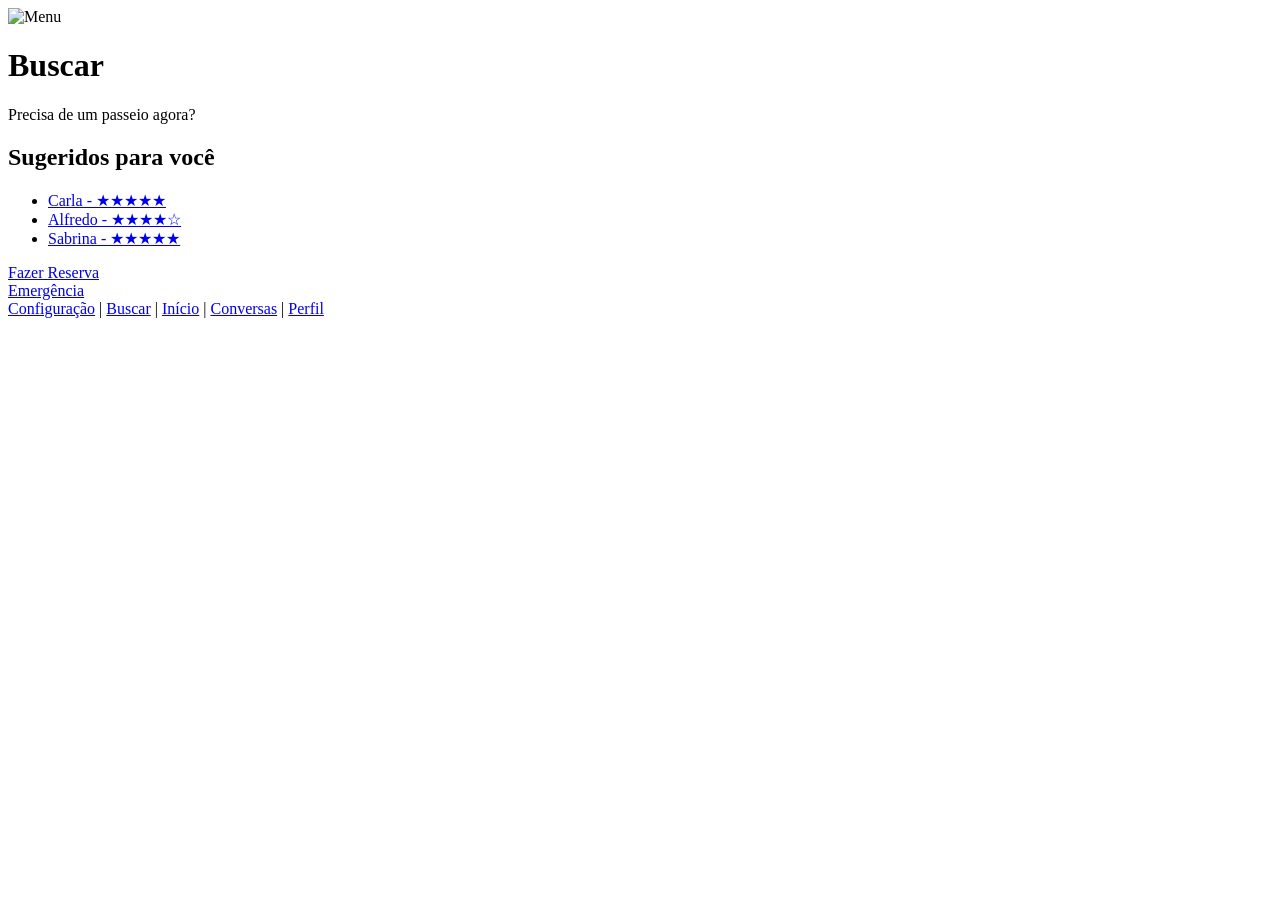
==== index.html @ 4036192f "commit_1.0" ====
<!DOCTYPE html>
<html lang="pt-BR">
<head>
  <meta charset="UTF-8">
  <meta name="viewport" content="width=device-width, initial-scale=1.0">
  <title>PetWalk - Início</title>
</head>
<body>
  <header>
    <img src="https://img.icons8.com/ios-filled/24/menu--v1.png" alt="Menu">
    <h1>Buscar</h1>
  </header>

  <main>
    <p>Precisa de um passeio agora?</p>

    <h2>Sugeridos para você</h2>
    <ul>
      <li><a href="detalhes-walker.html">Carla - ★★★★★</a></li>
      <li><a href="buscar-walkers.html">Alfredo - ★★★★☆</a></li>
      <li><a href="buscar-walkers.html">Sabrina - ★★★★★</a></li>
    </ul>

    <a href="buscar-walkers.html">Fazer Reserva</a><br>
    <a href="#">Emergência</a>
  </main>

  <nav>
    <a href="perfil-pets.html">Configuração</a> |
    <a href="buscar-walkers.html">Buscar</a> |
    <a href="index.html">Início</a> |
    <a href="conversas.html">Conversas</a> |
    <a href="perfil-pets.html">Perfil</a>
  </nav>
</body>
</html>
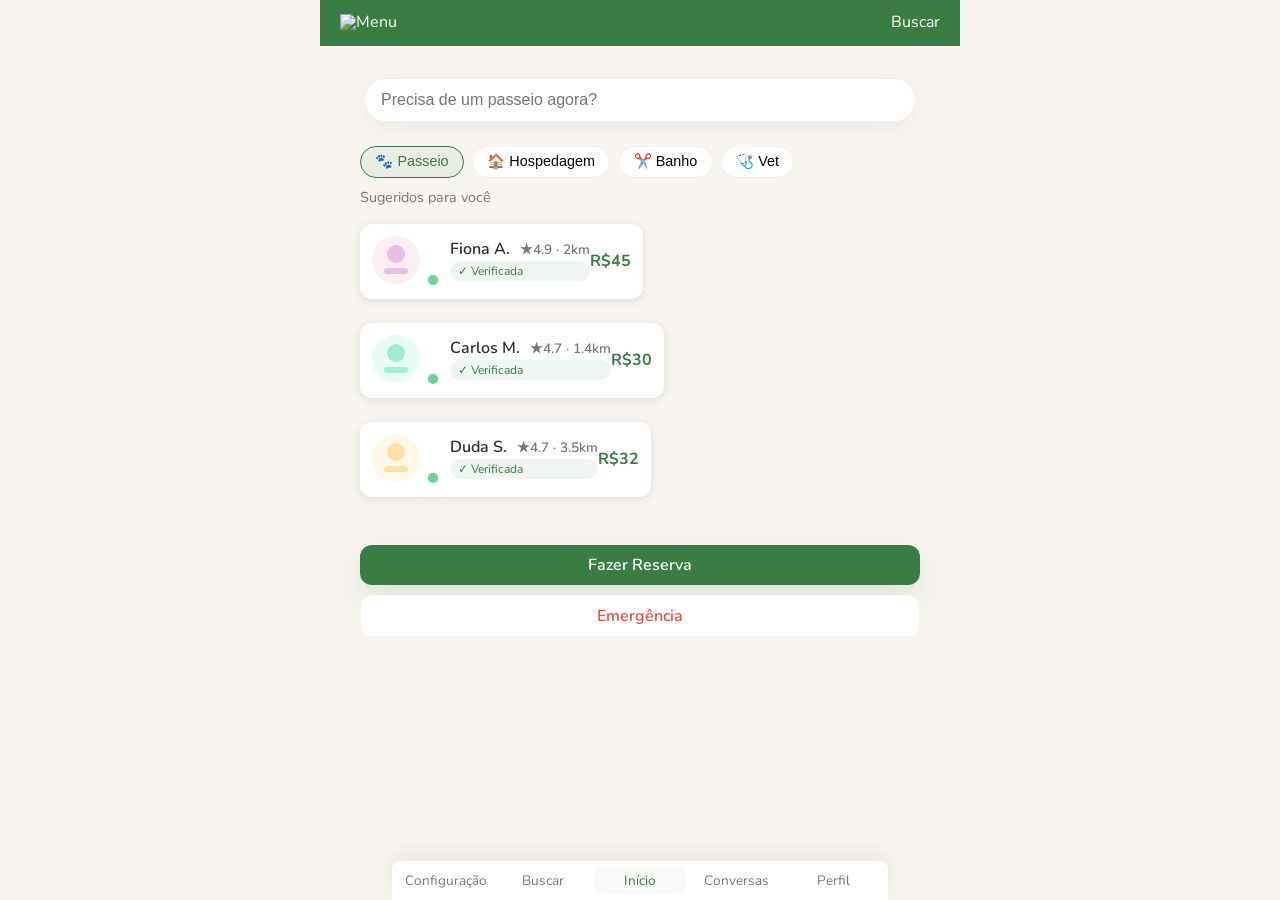
==== commit 6feac3a6: "adicao css" ====
--- a/index.html
+++ b/index.html
@@ -3,34 +3,99 @@
 <head>
   <meta charset="UTF-8">
   <meta name="viewport" content="width=device-width, initial-scale=1.0">
+  <link href="https://fonts.googleapis.com/css2?family=Nunito:wght@300;400;600;700&display=swap" rel="stylesheet">
+  <link rel="stylesheet" href="css/reset.css">
+  <link rel="stylesheet" href="css/style.css">
   <title>PetWalk - Início</title>
 </head>
 <body>
-  <header>
+  <header class="app-header">
     <img src="https://img.icons8.com/ios-filled/24/menu--v1.png" alt="Menu">
     <h1>Buscar</h1>
   </header>
 
   <main>
-    <p>Precisa de um passeio agora?</p>
+    <div class="search-wrapper">
+      <input class="search" type="search" placeholder="Precisa de um passeio agora?">
+    </div>
 
-    <h2>Sugeridos para você</h2>
-    <ul>
-      <li><a href="detalhes-walker.html">Carla - ★★★★★</a></li>
-      <li><a href="buscar-walkers.html">Alfredo - ★★★★☆</a></li>
-      <li><a href="buscar-walkers.html">Sabrina - ★★★★★</a></li>
+    <div class="chips" role="tablist" aria-label="Filtros">
+      <button class="chip active" aria-pressed="true">🐾 Passeio</button>
+      <button class="chip">🏠 Hospedagem</button>
+      <button class="chip">✂️ Banho</button>
+      <button class="chip">🩺 Vet</button>
+    </div>
+
+    <h2 class="section-title">Sugeridos para você</h2>
+
+    <ul class="walkers">
+      <li>
+        <a class="card-link" href="detalhes-walker.html">
+          <div class="walker-card">
+            <div class="walker-left">
+              <div class="avatar-wrap">
+                <img class="avatar" src="img/avatar1.svg" alt="Fiona A.">
+                <span class="status-dot" aria-hidden="true"></span>
+              </div>
+              <div class="walker-info">
+                <div class="walker-name">Fiona A. <span class="small">★4.9 · 2km</span></div>
+                <div class="verified">✓ Verificada</div>
+              </div>
+            </div>
+            <div class="price">R$45</div>
+          </div>
+        </a>
+      </li>
+
+      <li>
+        <a class="card-link" href="detalhes-walker.html">
+          <div class="walker-card">
+            <div class="walker-left">
+              <div class="avatar-wrap">
+                <img class="avatar" src="img/avatar2.svg" alt="Carlos M.">
+                <span class="status-dot" aria-hidden="true"></span>
+              </div>
+              <div class="walker-info">
+                <div class="walker-name">Carlos M. <span class="small">★4.7 · 1.4km</span></div>
+                <div class="verified">✓ Verificada</div>
+              </div>
+            </div>
+            <div class="price">R$30</div>
+          </div>
+        </a>
+      </li>
+
+      <li>
+        <a class="card-link" href="detalhes-walker.html">
+          <div class="walker-card">
+            <div class="walker-left">
+              <div class="avatar-wrap">
+                <img class="avatar" src="img/avatar3.svg" alt="Duda S.">
+                <span class="status-dot" aria-hidden="true"></span>
+              </div>
+              <div class="walker-info">
+                <div class="walker-name">Duda S. <span class="small">★4.7 · 3.5km</span></div>
+                <div class="verified">✓ Verificada</div>
+              </div>
+            </div>
+            <div class="price">R$32</div>
+          </div>
+        </a>
+      </li>
     </ul>
 
-    <a href="buscar-walkers.html">Fazer Reserva</a><br>
-    <a href="#">Emergência</a>
+    <div class="cta-group">
+      <a class="btn primary" href="buscar-walkers.html">Fazer Reserva</a>
+      <a class="btn danger" href="#">Emergência</a>
+    </div>
   </main>
 
-  <nav>
-    <a href="perfil-pets.html">Configuração</a> |
-    <a href="buscar-walkers.html">Buscar</a> |
-    <a href="index.html">Início</a> |
-    <a href="conversas.html">Conversas</a> |
-    <a href="perfil-pets.html">Perfil</a>
+  <nav class="bottom-nav">
+    <a class="nav-item" href="perfil-pets.html">Configuração</a>
+    <a class="nav-item" href="buscar-walkers.html">Buscar</a>
+    <a class="nav-item active" href="index.html">Início</a>
+    <a class="nav-item" href="conversas.html">Conversas</a>
+    <a class="nav-item" href="perfil-pets.html">Perfil</a>
   </nav>
 </body>
 </html>
--- a/css/style.css
+++ b/css/style.css
@@ -0,0 +1,224 @@
+/* VARIÁVEIS / IDENTIDADE VISUAL */
+:root {
+  --cor-primaria: #3A7D44;     /* verde pet */
+  --cor-secundaria: #F4A261;   /* laranja quente */
+  --cor-fundo: #F8F5F0;
+  --cor-texto: #2D2D2D;
+  --cor-texto-leve: #777;
+  --radius: 0.75rem;
+  --sombra: 0 0.125rem 0.5rem rgba(0,0,0,0.1);
+}
+
+/* LAYOUT BASE (MOBILE-FIRST) */
+body {
+  font-family: 'Nunito', sans-serif;
+  background-color: var(--cor-fundo);
+  color: var(--cor-texto);
+  display: flex;
+  flex-direction: column;
+  min-height: 100vh;
+  max-width: 30rem;
+  margin: 0 auto;
+}
+
+/* HEADER */
+.app-header {
+  display: flex;
+  align-items: center;
+  justify-content: space-between;
+  padding: 1rem 1.25rem;
+  background-color: var(--cor-primaria);
+  color: white;
+}
+
+/* MAIN (cresce para empurrar nav pro fundo) */
+main {
+  flex: 1;
+  padding: 1rem 1.25rem;
+  padding-bottom: 5.25rem;
+}
+
+/* NAV INFERIOR */
+.bottom-nav {
+  display: flex;
+  justify-content: space-around;
+  padding: 0.75rem 0;
+  background: white;
+  border-top: 0.0625rem solid #eee;
+  position: sticky;
+  bottom: 0;
+}
+
+/* CARDS DE WALKER */
+.walker-card {
+  background: white;
+  border-radius: var(--radius);
+  padding: 1rem;
+  margin-bottom: 0.75rem;
+  box-shadow: var(--sombra);
+  list-style: none;
+}
+
+@media (min-width: 48rem) {
+  body {
+    max-width: 40rem;
+  }
+}
+
+
+.app-header {
+  display: flex;
+  align-items: center;
+  gap: 0.75rem;
+  padding: 0.9rem 1.25rem;
+  background: var(--cor-primaria);
+  color: #fff;
+  border-bottom: 0.0625rem solid rgba(0,0,0,0.06);
+}
+
+.back-btn {
+  display: inline-flex;
+  width: 2.4rem;
+  height: 2.4rem;
+  align-items: center;
+  justify-content: center;
+  border-radius: 50%;
+  background: rgba(255,255,255,0.98);
+  color: var(--cor-primaria);
+  text-decoration: none;
+  font-weight: 700;
+  box-shadow: 0 6px 18px rgba(0,0,0,0.06);
+  border: 0.0625rem solid rgba(0,0,0,0.04);
+}
+.back-btn:focus { outline: 3px solid rgba(58,125,68,0.12); }
+
+.icon-btn { background: none; border: 0; padding: 0; display: flex; align-items: center; color: inherit; }
+.brand { font-weight: 700; font-size: 1rem; }
+.spacer { flex: 1; }
+
+.search-wrapper { padding: 0.75rem 1.25rem; }
+.search {
+  width: 100%;
+  padding: 0.75rem 1rem;
+  border-radius: 2rem;
+  border: 0.0625rem solid rgba(0,0,0,0.06);
+  background: #fff;
+  box-shadow: 0 0.5rem 1.25rem rgba(0,0,0,0.04);
+  font-size: 1rem;
+}
+
+.chips { display: flex; gap: 0.5rem; overflow: auto; padding: 0.5rem 1.25rem; }
+.chip {
+  border-radius: 999px;
+  padding: 0.4rem 0.9rem;
+  background: #fff;
+  border: 0.0625rem solid rgba(0,0,0,0.06);
+  font-size: 0.9rem;
+  white-space: nowrap;
+}
+.chip.active { background: rgba(58,125,68,0.08); border-color: var(--cor-primaria); color: var(--cor-primaria); }
+
+.walkers { padding: 1rem 1.25rem; display: flex; flex-direction: column; gap: 0.75rem; }
+.walker-card {
+  display: flex;
+  justify-content: space-between;
+  align-items: center;
+  background: #fff;
+  border-radius: var(--radius);
+  padding: 0.75rem;
+  box-shadow: var(--sombra);
+}
+
+.card-link { display: flex; width: 100%; align-items: center; justify-content: space-between; color: inherit; text-decoration: none; }
+.card-link:focus { outline: 2px solid rgba(58,125,68,0.2); outline-offset: 2px; }
+.walker-left { display: flex; gap: 0.75rem; align-items: center; }
+.avatar { width: 3rem; height: 3rem; border-radius: 50%; object-fit: cover; }
+.walker-name { font-weight: 600; }
+.small { color: var(--cor-texto-leve); font-size: 0.85rem; margin-left: 0.4rem; }
+.verified { display: inline-block; background: rgba(58,125,68,0.08); color: var(--cor-primaria); padding: 0.25rem 0.5rem; border-radius: 0.75rem; font-size: 0.75rem; margin-top: 0.25rem; }
+.price { color: var(--cor-primaria); font-weight: 700; font-size: 1rem; }
+
+
+.status-dot { display: inline-block; width: 0.6rem; height: 0.6rem; background: #6ed29a; border-radius: 50%; margin-left: 0.25rem; vertical-align: middle; box-shadow: 0 0 0 0.125rem rgba(110,210,154,0.08); }
+
+
+.time-list { display: flex; gap: 0.5rem; flex-wrap: wrap; margin-top: 0.5rem; }
+.time-chip { display: inline-block; padding: 0.45rem 0.6rem; background: #fff; border: 0.0625rem solid rgba(0,0,0,0.06); border-radius: 0.6rem; color: var(--cor-primaria); font-weight: 600; text-decoration: none; box-shadow: var(--sombra); }
+.time-chip.unavailable { background: rgba(0,0,0,0.03); color: var(--cor-texto-leve); font-weight: 500; }
+
+
+.walker-info { display: flex; flex-direction: column; }
+.walker-meta { font-size: 0.9rem; color: var(--cor-texto-leve); margin-top: 0.25rem; }
+.details-section p { margin: 0.35rem 0; line-height: 1.4; }
+
+
+.action-row { display: flex; gap: 1rem; margin-top: 1rem; align-items: center; }
+
+
+.summary-card {
+  background: #fff;
+  border-radius: var(--radius);
+  padding: 0.75rem 1rem;
+  box-shadow: var(--sombra);
+  margin-top: 0.5rem;
+}
+.summary-list { list-style: none; padding: 0; margin: 0; display: grid; gap: 0.35rem; }
+.summary-item { display: flex; justify-content: space-between; align-items: center; }
+.summary-item .label { color: var(--cor-texto-leve); }
+.summary-item .value { font-weight: 600; }
+.summary-total { display: flex; justify-content: space-between; align-items: center; padding-top: 0.6rem; border-top: 0.0625rem solid rgba(0,0,0,0.04); margin-top: 0.5rem; }
+.summary-total .value { color: var(--cor-primaria); font-size: 1.05rem; font-weight: 800; }
+
+.time-chip.selected { background: var(--cor-primaria); color: #fff; box-shadow: 0 6px 18px rgba(58,125,68,0.12); }
+.walker-card.selected { border: 0.125rem solid rgba(58,125,68,0.08); box-shadow: 0 8px 22px rgba(58,125,68,0.06); }
+.walker-card.selected .walker-name { color: var(--cor-primaria); }
+
+.cta-group { padding: 1rem 1.25rem; display: flex; flex-direction: column; gap: 0.6rem; }
+.btn { display: inline-block; text-align: center; padding: 0.75rem; border-radius: 0.75rem; text-decoration: none; font-weight: 600; }
+.btn.primary { background: var(--cor-primaria); color: #fff; box-shadow: 0 0.75rem 2rem rgba(58,125,68,0.14); }
+.btn.danger { background: #fff; color: #e05040; border: 0.0625rem solid rgba(224,80,64,0.08); }
+
+.bottom-nav {
+  display: flex;
+  justify-content: space-between;
+  gap: 0.25rem;
+  padding: 0.45rem 0.5rem;
+  background: #fff;
+  border-top: 0.0625rem solid #eee;
+  position: fixed;
+  left: 50%;
+  transform: translateX(-50%);
+  bottom: 0;
+  width: 100%;
+  max-width: 30rem; /* respeita o layout centralizado do corpo */
+  box-shadow: 0 -8px 20px rgba(0,0,0,0.06);
+  border-top-left-radius: 0.5rem;
+  border-top-right-radius: 0.5rem;
+  z-index: 40;
+}
+.nav-item { font-size: 0.85rem; color: var(--cor-texto-leve); text-decoration: none; display: flex; flex: 1; align-items: center; justify-content: center; padding: 0.35rem 0.25rem; }
+.nav-item.active { color: var(--cor-primaria); background: rgba(58,125,68,0.04); border-radius: 0.5rem; }
+
+.sr-only { position: absolute; width: 1px; height: 1px; padding: 0; margin: -1px; overflow: hidden; clip: rect(0,0,0,0); white-space: nowrap; border: 0; }
+
+@media (min-width: 48rem) {
+  .walkers { padding: 1.25rem; }
+  .search-wrapper { padding: 1rem 1.5rem; }
+}
+
+.container-pad { padding: 1rem 1.25rem; }
+.container-pad--tight { padding: 0 1.25rem; }
+.section-title { padding: 0 1.25rem; font-size: 0.9rem; color: var(--cor-texto-leve); margin-top: 0.25rem; }
+.section { margin-top: 0.75rem; }
+.details-section { margin-top: 0.9rem; }
+.muted { color: var(--cor-texto-leve); }
+.action-row { display: flex; gap: 0.75rem; margin-top: 0.75rem; }
+.spacer-sm { height: 0.75rem; }
+
+.chat-header { padding-bottom: 0.5rem; color: var(--cor-texto-leve); }
+.chat-list { display: flex; flex-direction: column; gap: 0.5rem; }
+.chat-input { display: flex; gap: 0.5rem; align-items: center; padding: 0.5rem 0; }
+
+.form-control { width: 100%; padding: 0.6rem; border-radius: 0.5rem; border: 0.0625rem solid rgba(0,0,0,0.06); }
+
+.section h3 { margin: 0 0 0.5rem 0; color: var(--cor-texto); }
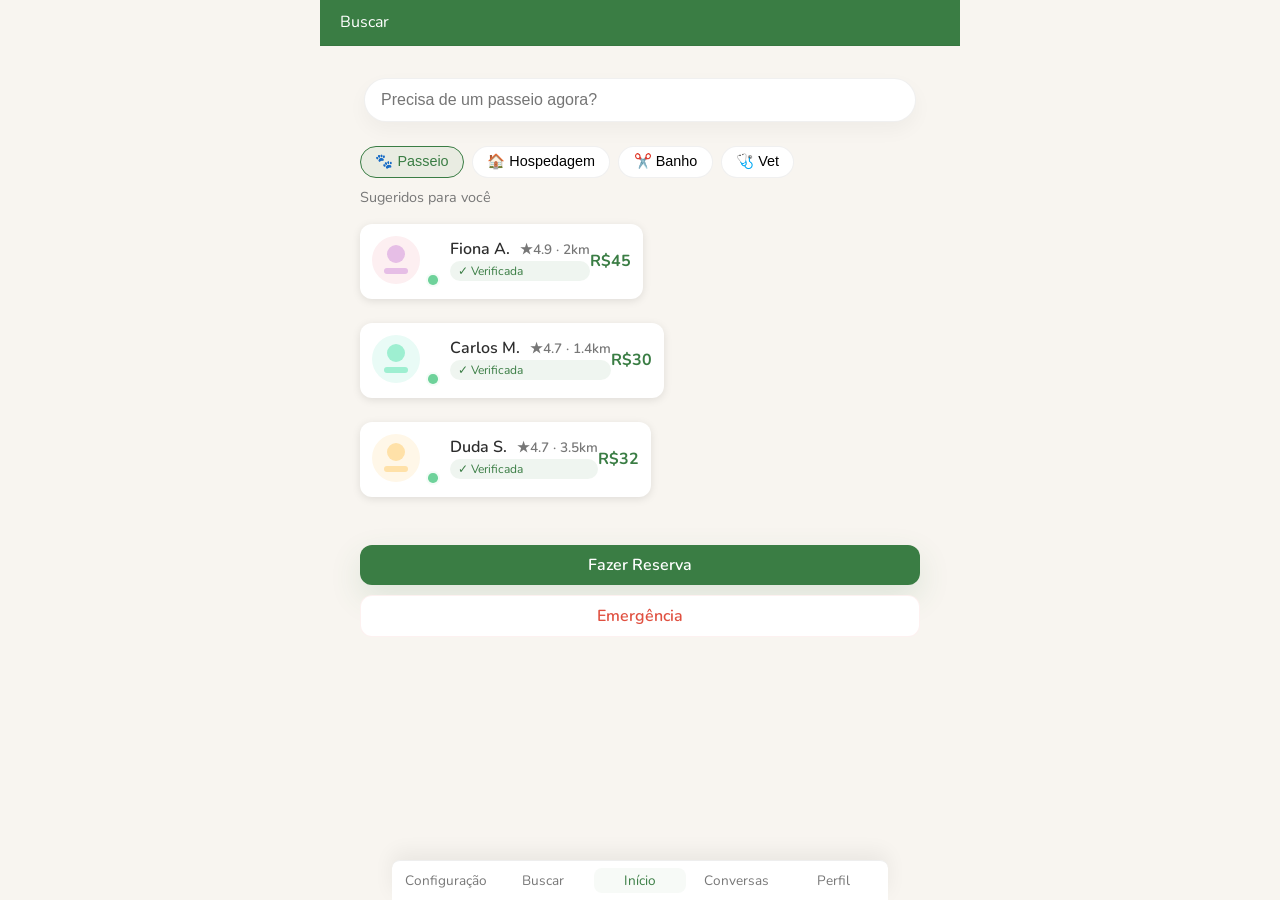
==== commit 400a2243: "arranjo" ====
--- a/index.html
+++ b/index.html
@@ -10,7 +10,6 @@
 </head>
 <body>
   <header class="app-header">
-    <img src="https://img.icons8.com/ios-filled/24/menu--v1.png" alt="Menu">
     <h1>Buscar</h1>
   </header>
 
--- a/css/style.css
+++ b/css/style.css
@@ -90,7 +90,7 @@
   box-shadow: 0 6px 18px rgba(0,0,0,0.06);
   border: 0.0625rem solid rgba(0,0,0,0.04);
 }
-.back-btn:focus { outline: 3px solid rgba(58,125,68,0.12); }
+.back-btn:focus { outline: 0.1875rem solid rgba(58,125,68,0.12); }
 
 .icon-btn { background: none; border: 0; padding: 0; display: flex; align-items: center; color: inherit; }
 .brand { font-weight: 700; font-size: 1rem; }
@@ -109,7 +109,7 @@
 
 .chips { display: flex; gap: 0.5rem; overflow: auto; padding: 0.5rem 1.25rem; }
 .chip {
-  border-radius: 999px;
+  border-radius: 999rem;
   padding: 0.4rem 0.9rem;
   background: #fff;
   border: 0.0625rem solid rgba(0,0,0,0.06);
@@ -130,7 +130,7 @@
 }
 
 .card-link { display: flex; width: 100%; align-items: center; justify-content: space-between; color: inherit; text-decoration: none; }
-.card-link:focus { outline: 2px solid rgba(58,125,68,0.2); outline-offset: 2px; }
+.card-link:focus { outline: 0.125rem solid rgba(58,125,68,0.2); outline-offset: 0.125rem; }
 .walker-left { display: flex; gap: 0.75rem; align-items: center; }
 .avatar { width: 3rem; height: 3rem; border-radius: 50%; object-fit: cover; }
 .walker-name { font-weight: 600; }
@@ -169,8 +169,8 @@
 .summary-total { display: flex; justify-content: space-between; align-items: center; padding-top: 0.6rem; border-top: 0.0625rem solid rgba(0,0,0,0.04); margin-top: 0.5rem; }
 .summary-total .value { color: var(--cor-primaria); font-size: 1.05rem; font-weight: 800; }
 
-.time-chip.selected { background: var(--cor-primaria); color: #fff; box-shadow: 0 6px 18px rgba(58,125,68,0.12); }
-.walker-card.selected { border: 0.125rem solid rgba(58,125,68,0.08); box-shadow: 0 8px 22px rgba(58,125,68,0.06); }
+.time-chip.selected { background: var(--cor-primaria); color: #fff; box-shadow: 0 0.375rem 1.125rem rgba(58,125,68,0.12); }
+.walker-card.selected { border: 0.125rem solid rgba(58,125,68,0.08); box-shadow: 0 0.5rem 1.375rem rgba(58,125,68,0.06); }
 .walker-card.selected .walker-name { color: var(--cor-primaria); }
 
 .cta-group { padding: 1rem 1.25rem; display: flex; flex-direction: column; gap: 0.6rem; }
@@ -191,7 +191,7 @@
   bottom: 0;
   width: 100%;
   max-width: 30rem; /* respeita o layout centralizado do corpo */
-  box-shadow: 0 -8px 20px rgba(0,0,0,0.06);
+  box-shadow: 0 -0.5rem 1.25rem rgba(0,0,0,0.06);
   border-top-left-radius: 0.5rem;
   border-top-right-radius: 0.5rem;
   z-index: 40;
@@ -199,7 +199,7 @@
 .nav-item { font-size: 0.85rem; color: var(--cor-texto-leve); text-decoration: none; display: flex; flex: 1; align-items: center; justify-content: center; padding: 0.35rem 0.25rem; }
 .nav-item.active { color: var(--cor-primaria); background: rgba(58,125,68,0.04); border-radius: 0.5rem; }
 
-.sr-only { position: absolute; width: 1px; height: 1px; padding: 0; margin: -1px; overflow: hidden; clip: rect(0,0,0,0); white-space: nowrap; border: 0; }
+.sr-only { position: absolute; width: 0.0625rem; height: 0.0625rem; padding: 0; margin: -0.0625rem; overflow: hidden; clip: rect(0,0,0,0); white-space: nowrap; border: 0; }
 
 @media (min-width: 48rem) {
   .walkers { padding: 1.25rem; }
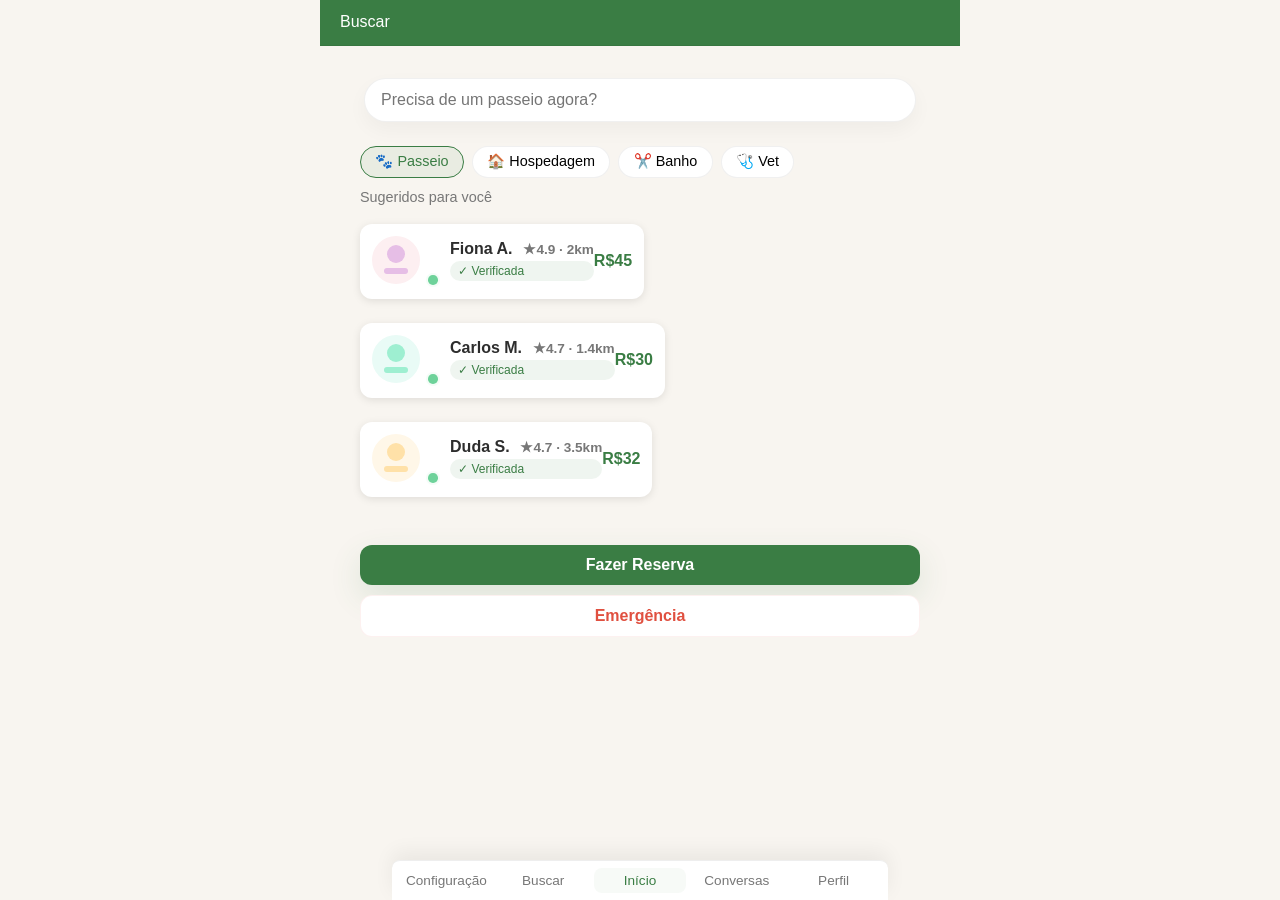
==== commit a319615c: "arranjo" ====
--- a/index.html
+++ b/index.html
@@ -3,7 +3,6 @@
 <head>
   <meta charset="UTF-8">
   <meta name="viewport" content="width=device-width, initial-scale=1.0">
-  <link href="https://fonts.googleapis.com/css2?family=Nunito:wght@300;400;600;700&display=swap" rel="stylesheet">
   <link rel="stylesheet" href="css/reset.css">
   <link rel="stylesheet" href="css/style.css">
   <title>PetWalk - Início</title>
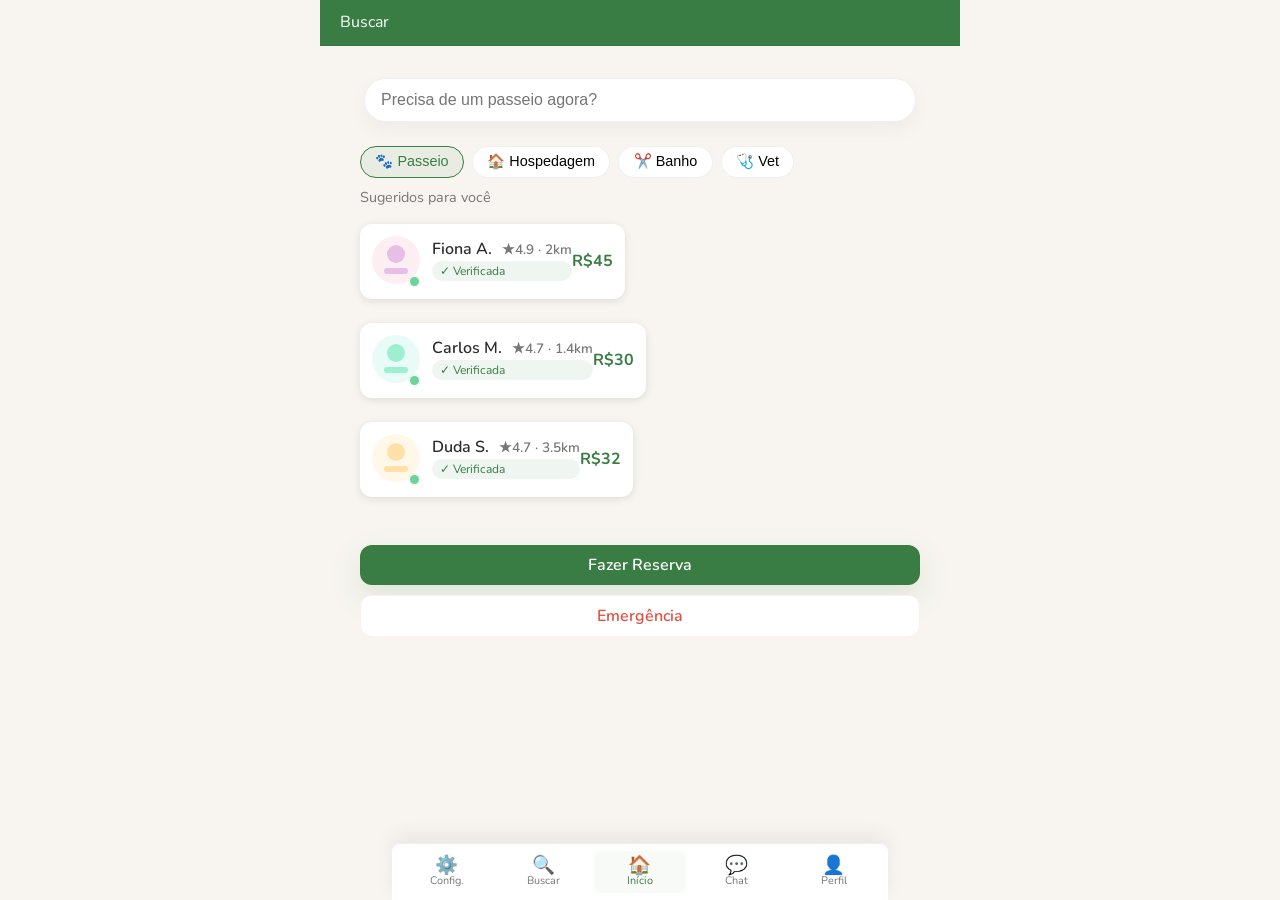
==== commit e6abeae0: "Adiciona JS interativo e melhorias de UX ao protótipo - Adiciona booking.js: seleção de horário, pet" ====
--- a/index.html
+++ b/index.html
@@ -3,6 +3,9 @@
 <head>
   <meta charset="UTF-8">
   <meta name="viewport" content="width=device-width, initial-scale=1.0">
+  <link rel="preconnect" href="https://fonts.googleapis.com">
+  <link rel="preconnect" href="https://fonts.gstatic.com" crossorigin>
+  <link href="https://fonts.googleapis.com/css2?family=Nunito:wght@400;600;700;800&display=swap" rel="stylesheet">
   <link rel="stylesheet" href="css/reset.css">
   <link rel="stylesheet" href="css/style.css">
   <title>PetWalk - Início</title>
@@ -17,11 +20,11 @@
       <input class="search" type="search" placeholder="Precisa de um passeio agora?">
     </div>
 
-    <div class="chips" role="tablist" aria-label="Filtros">
+    <div class="chips" role="tablist" aria-label="Filtros de serviço">
       <button class="chip active" aria-pressed="true">🐾 Passeio</button>
-      <button class="chip">🏠 Hospedagem</button>
-      <button class="chip">✂️ Banho</button>
-      <button class="chip">🩺 Vet</button>
+      <button class="chip" aria-pressed="false">🏠 Hospedagem</button>
+      <button class="chip" aria-pressed="false">✂️ Banho</button>
+      <button class="chip" aria-pressed="false">🩺 Vet</button>
     </div>
 
     <h2 class="section-title">Sugeridos para você</h2>
@@ -89,11 +92,28 @@
   </main>
 
   <nav class="bottom-nav">
-    <a class="nav-item" href="perfil-pets.html">Configuração</a>
-    <a class="nav-item" href="buscar-walkers.html">Buscar</a>
-    <a class="nav-item active" href="index.html">Início</a>
-    <a class="nav-item" href="conversas.html">Conversas</a>
-    <a class="nav-item" href="perfil-pets.html">Perfil</a>
+    <a class="nav-item" href="perfil-pets.html">
+      <span class="nav-icon" aria-hidden="true">⚙️</span>
+      <span>Config.</span>
+    </a>
+    <a class="nav-item" href="buscar-walkers.html">
+      <span class="nav-icon" aria-hidden="true">🔍</span>
+      <span>Buscar</span>
+    </a>
+    <a class="nav-item active" href="index.html">
+      <span class="nav-icon" aria-hidden="true">🏠</span>
+      <span>Início</span>
+    </a>
+    <a class="nav-item" href="conversas.html">
+      <span class="nav-icon" aria-hidden="true">💬</span>
+      <span>Chat</span>
+    </a>
+    <a class="nav-item" href="perfil-pets.html">
+      <span class="nav-icon" aria-hidden="true">👤</span>
+      <span>Perfil</span>
+    </a>
   </nav>
+
+  <script src="js/chips.js" defer></script>
 </body>
 </html>
--- a/css/style.css
+++ b/css/style.css
@@ -87,7 +87,7 @@
   color: var(--cor-primaria);
   text-decoration: none;
   font-weight: 700;
-  box-shadow: 0 6px 18px rgba(0,0,0,0.06);
+  box-shadow: 0 0.375rem 1.125rem rgba(0,0,0,0.06);
   border: 0.0625rem solid rgba(0,0,0,0.04);
 }
 .back-btn:focus { outline: 0.1875rem solid rgba(58,125,68,0.12); }
@@ -222,3 +222,69 @@
 .form-control { width: 100%; padding: 0.6rem; border-radius: 0.5rem; border: 0.0625rem solid rgba(0,0,0,0.06); }
 
 .section h3 { margin: 0 0 0.5rem 0; color: var(--cor-texto); }
+
+/* === NAV COM ÍCONES === */
+.nav-item { flex-direction: column; gap: 0.1rem; font-size: 0.68rem; }
+.nav-icon { font-size: 1.15rem; line-height: 1; }
+
+/* === TRANSIÇÕES E HOVER === */
+.chip { transition: background 0.15s, color 0.15s, border-color 0.15s; cursor: pointer; }
+.chip:hover:not(.active) { background: rgba(58,125,68,0.04); border-color: rgba(58,125,68,0.3); }
+
+button.time-chip { background: none; border: 0.0625rem solid rgba(0,0,0,0.06); font-family: inherit; font-size: inherit; cursor: pointer; transition: background 0.15s, color 0.15s; }
+button.time-chip:not(.unavailable):hover { background: rgba(58,125,68,0.08); }
+button.time-chip:not(.unavailable):focus { outline: 0.125rem solid rgba(58,125,68,0.3); }
+
+.walker-card { transition: box-shadow 0.15s; }
+a.card-link:hover .walker-card,
+a.card-link:focus .walker-card { box-shadow: 0 0.375rem 1.25rem rgba(58,125,68,0.12); }
+
+/* === AVATAR WRAP (status dot posicionado) === */
+.avatar-wrap { position: relative; display: inline-block; }
+.status-dot { position: absolute; bottom: 0.05rem; right: 0.05rem; }
+
+/* === BOTÃO CHECKOUT DESABILITADO === */
+.btn-disabled { opacity: 0.4; pointer-events: none; }
+
+/* === MENSAGEM DO USUÁRIO NO CHAT === */
+.msg-user { background: rgba(58,125,68,0.06); }
+.chat-list { max-height: 55vh; overflow-y: auto; }
+
+/* === BOTÃO ADICIONAR PET === */
+.btn-add {
+  display: flex;
+  align-items: center;
+  justify-content: center;
+  gap: 0.4rem;
+  padding: 0.75rem;
+  margin: 0.25rem 1.25rem 1.25rem;
+  background: white;
+  border: 0.0625rem dashed rgba(58,125,68,0.45);
+  border-radius: var(--radius);
+  color: var(--cor-primaria);
+  text-decoration: none;
+  font-weight: 600;
+  font-size: 0.95rem;
+  transition: background 0.15s;
+}
+.btn-add:hover { background: rgba(58,125,68,0.04); }
+
+/* === CHIPS DE ORDENAÇÃO === */
+.sort-chips { display: flex; gap: 0.4rem; padding: 0 1.25rem 0.5rem; flex-wrap: wrap; }
+.sort-chip {
+  border-radius: 999rem;
+  padding: 0.3rem 0.75rem;
+  background: #fff;
+  border: 0.0625rem solid rgba(0,0,0,0.08);
+  font-size: 0.8rem;
+  cursor: pointer;
+  color: var(--cor-texto-leve);
+  font-family: inherit;
+  transition: background 0.15s, color 0.15s;
+}
+.sort-chip.active { background: rgba(58,125,68,0.08); border-color: var(--cor-primaria); color: var(--cor-primaria); }
+.sort-chip:hover:not(.active) { background: rgba(0,0,0,0.03); }
+
+/* === CARD SELECIONÁVEL SEM LINK === */
+div.card-link { display: flex; width: 100%; align-items: center; cursor: pointer; }
+div.card-link:hover .walker-card { box-shadow: 0 0.375rem 1.25rem rgba(58,125,68,0.1); }
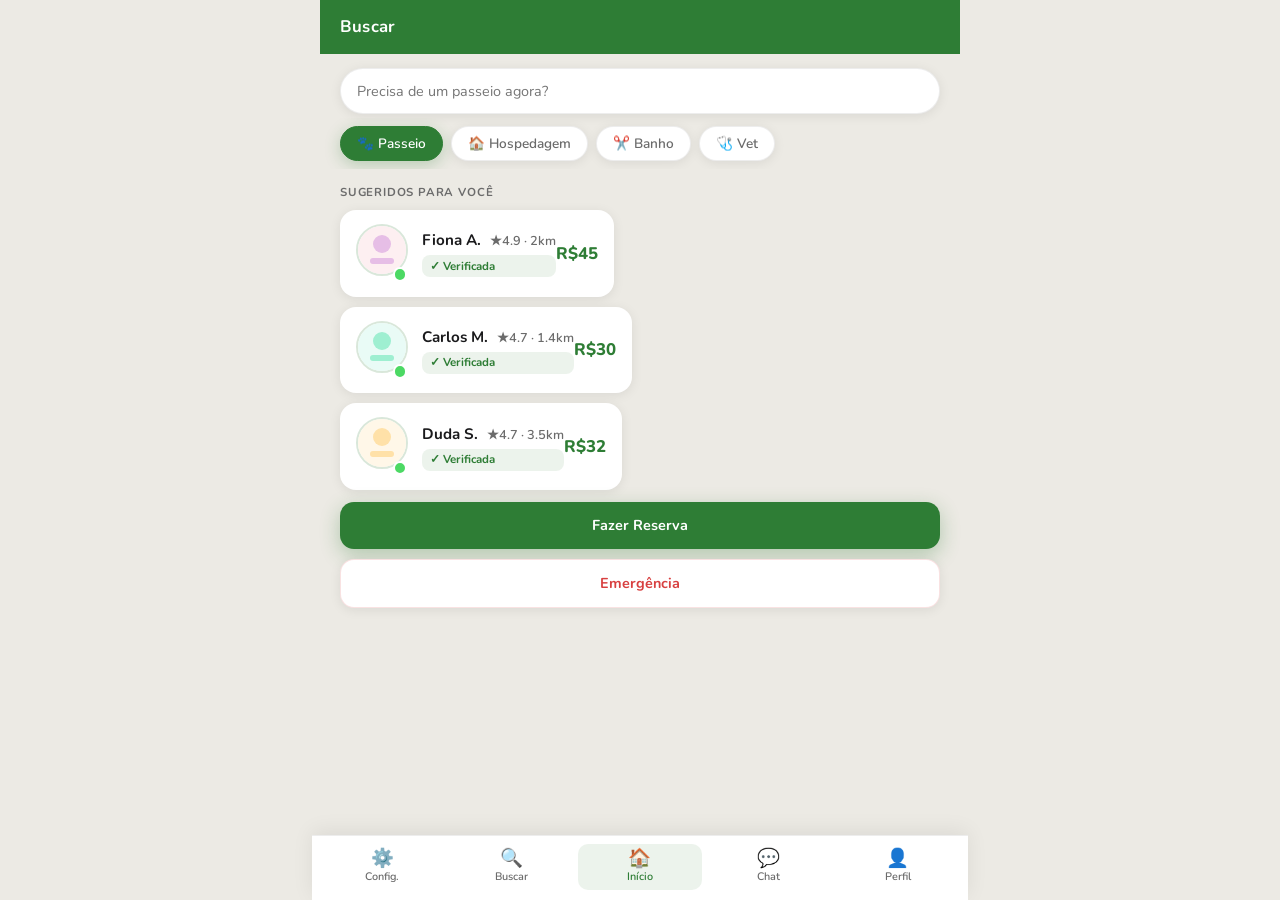
==== commit 73507a6f: "Redesign visual completo e melhoria de perfil/configuracoes - Reformula CSS com paleta de maior cont" ====
--- a/index.html
+++ b/index.html
@@ -92,7 +92,7 @@
   </main>
 
   <nav class="bottom-nav">
-    <a class="nav-item" href="perfil-pets.html">
+    <a class="nav-item" href="configuracoes.html">
       <span class="nav-icon" aria-hidden="true">⚙️</span>
       <span>Config.</span>
     </a>
--- a/css/style.css
+++ b/css/style.css
@@ -1,290 +1,645 @@
-/* VARIÁVEIS / IDENTIDADE VISUAL */
+/* ============================================================
+   VARIÁVEIS
+   ============================================================ */
 :root {
-  --cor-primaria: #3A7D44;     /* verde pet */
-  --cor-secundaria: #F4A261;   /* laranja quente */
-  --cor-fundo: #F8F5F0;
-  --cor-texto: #2D2D2D;
-  --cor-texto-leve: #777;
-  --radius: 0.75rem;
-  --sombra: 0 0.125rem 0.5rem rgba(0,0,0,0.1);
-}
-
-/* LAYOUT BASE (MOBILE-FIRST) */
+  --verde:        #2E7D35;
+  --verde-escuro: #245F2A;
+  --verde-claro:  rgba(46, 125, 53, 0.09);
+  --verde-medio:  rgba(46, 125, 53, 0.18);
+  --laranja:      #E07848;
+  --fundo:        #ECEAE4;
+  --superficie:   #FFFFFF;
+  --texto:        #1A1A1C;
+  --texto-leve:   #6B6B6B;
+  --borda:        rgba(0, 0, 0, 0.07);
+  --radius:       1rem;
+  --radius-sm:    0.625rem;
+  --sombra:       0 0.125rem 0.75rem rgba(0, 0, 0, 0.08);
+  --sombra-forte: 0 0.375rem 1.5rem  rgba(0, 0, 0, 0.13);
+}
+
+/* ============================================================
+   BASE
+   ============================================================ */
 body {
-  font-family: 'Nunito', sans-serif;
-  background-color: var(--cor-fundo);
-  color: var(--cor-texto);
+  font-family: 'Nunito', 'Segoe UI', sans-serif;
+  background-color: var(--fundo);
+  color: var(--texto);
   display: flex;
   flex-direction: column;
   min-height: 100vh;
   max-width: 30rem;
   margin: 0 auto;
-}
-
-/* HEADER */
-.app-header {
-  display: flex;
-  align-items: center;
-  justify-content: space-between;
-  padding: 1rem 1.25rem;
-  background-color: var(--cor-primaria);
-  color: white;
-}
-
-/* MAIN (cresce para empurrar nav pro fundo) */
+  font-size: 0.95rem;
+  line-height: 1.5;
+}
+
 main {
   flex: 1;
-  padding: 1rem 1.25rem;
-  padding-bottom: 5.25rem;
-}
-
-/* NAV INFERIOR */
-.bottom-nav {
-  display: flex;
-  justify-content: space-around;
-  padding: 0.75rem 0;
-  background: white;
-  border-top: 0.0625rem solid #eee;
-  position: sticky;
-  bottom: 0;
-}
-
-/* CARDS DE WALKER */
-.walker-card {
-  background: white;
-  border-radius: var(--radius);
-  padding: 1rem;
-  margin-bottom: 0.75rem;
-  box-shadow: var(--sombra);
-  list-style: none;
-}
-
-@media (min-width: 48rem) {
-  body {
-    max-width: 40rem;
-  }
-}
-
-
+  padding: 0;
+  padding-bottom: 5.5rem;
+}
+
+/* ============================================================
+   HEADER
+   ============================================================ */
 .app-header {
   display: flex;
   align-items: center;
   gap: 0.75rem;
   padding: 0.9rem 1.25rem;
-  background: var(--cor-primaria);
+  background: var(--verde);
   color: #fff;
-  border-bottom: 0.0625rem solid rgba(0,0,0,0.06);
+}
+
+.app-header h1 {
+  font-size: 1.05rem;
+  font-weight: 700;
+  letter-spacing: 0.01em;
 }
 
 .back-btn {
   display: inline-flex;
-  width: 2.4rem;
-  height: 2.4rem;
+  width: 2.2rem;
+  height: 2.2rem;
   align-items: center;
   justify-content: center;
   border-radius: 50%;
-  background: rgba(255,255,255,0.98);
-  color: var(--cor-primaria);
+  background: rgba(255, 255, 255, 0.2);
+  color: #fff;
   text-decoration: none;
   font-weight: 700;
-  box-shadow: 0 0.375rem 1.125rem rgba(0,0,0,0.06);
-  border: 0.0625rem solid rgba(0,0,0,0.04);
-}
-.back-btn:focus { outline: 0.1875rem solid rgba(58,125,68,0.12); }
-
+  font-size: 1.2rem;
+  transition: background 0.15s;
+}
+.back-btn:hover  { background: rgba(255, 255, 255, 0.32); }
+.back-btn:focus  { outline: 0.1875rem solid rgba(255, 255, 255, 0.4); }
+
+.spacer  { flex: 1; }
+.brand   { font-weight: 700; font-size: 1rem; }
 .icon-btn { background: none; border: 0; padding: 0; display: flex; align-items: center; color: inherit; }
-.brand { font-weight: 700; font-size: 1rem; }
-.spacer { flex: 1; }
-
-.search-wrapper { padding: 0.75rem 1.25rem; }
+
+/* ============================================================
+   SEARCH
+   ============================================================ */
+.search-wrapper { padding: 0.875rem 1.25rem 0.25rem; }
+
 .search {
   width: 100%;
   padding: 0.75rem 1rem;
   border-radius: 2rem;
-  border: 0.0625rem solid rgba(0,0,0,0.06);
-  background: #fff;
-  box-shadow: 0 0.5rem 1.25rem rgba(0,0,0,0.04);
-  font-size: 1rem;
-}
-
-.chips { display: flex; gap: 0.5rem; overflow: auto; padding: 0.5rem 1.25rem; }
+  border: 0.0625rem solid var(--borda);
+  background: var(--superficie);
+  box-shadow: var(--sombra);
+  font-size: 0.9rem;
+  font-family: inherit;
+  color: var(--texto);
+  box-sizing: border-box;
+}
+.search:focus {
+  outline: none;
+  border-color: var(--verde);
+  box-shadow: 0 0 0 0.1875rem var(--verde-claro);
+}
+
+/* ============================================================
+   CHIPS DE FILTRO
+   ============================================================ */
+.chips { display: flex; gap: 0.5rem; overflow-x: auto; padding: 0.5rem 1.25rem; }
+
 .chip {
   border-radius: 999rem;
-  padding: 0.4rem 0.9rem;
+  padding: 0.45rem 1rem;
+  background: var(--superficie);
+  border: 0.0625rem solid var(--borda);
+  font-size: 0.85rem;
+  white-space: nowrap;
+  color: var(--texto-leve);
+  font-family: inherit;
+  font-weight: 600;
+  cursor: pointer;
+  transition: background 0.15s, color 0.15s, border-color 0.15s, box-shadow 0.15s;
+  box-shadow: var(--sombra);
+}
+.chip.active {
+  background: var(--verde);
+  border-color: var(--verde);
+  color: #fff;
+  box-shadow: 0 0.25rem 1rem rgba(46, 125, 53, 0.28);
+}
+.chip:hover:not(.active) {
+  background: var(--verde-claro);
+  border-color: rgba(46, 125, 53, 0.35);
+  color: var(--verde);
+}
+
+/* ============================================================
+   SECTION TITLE
+   ============================================================ */
+.section-title {
+  padding: 0 1.25rem;
+  font-size: 0.72rem;
+  font-weight: 700;
+  color: var(--texto-leve);
+  text-transform: uppercase;
+  letter-spacing: 0.07em;
+  margin: 0.9rem 0 0.3rem;
+}
+
+/* ============================================================
+   WALKER LIST & CARD
+   ============================================================ */
+.walkers {
+  padding: 0.25rem 1.25rem;
+  display: flex;
+  flex-direction: column;
+  gap: 0.625rem;
+  list-style: none;
+}
+
+.walker-card {
+  display: flex;
+  justify-content: space-between;
+  align-items: center;
+  background: var(--superficie);
+  border-radius: var(--radius);
+  padding: 0.875rem 1rem;
+  box-shadow: var(--sombra);
+  transition: box-shadow 0.2s, transform 0.15s;
+}
+
+.card-link {
+  display: flex;
+  width: 100%;
+  align-items: center;
+  justify-content: space-between;
+  color: inherit;
+  text-decoration: none;
+}
+.card-link:focus { outline: 0.125rem solid rgba(46, 125, 53, 0.3); outline-offset: 0.125rem; }
+
+a.card-link:hover .walker-card {
+  box-shadow: var(--sombra-forte);
+  transform: translateY(-0.0625rem);
+}
+
+/* AVATAR */
+.walker-left  { display: flex; gap: 0.875rem; align-items: center; }
+
+.avatar-wrap  { position: relative; display: inline-block; flex-shrink: 0; }
+
+.avatar {
+  width: 3rem;
+  height: 3rem;
+  border-radius: 50%;
+  object-fit: cover;
+  border: 0.125rem solid var(--verde-medio);
+}
+
+.status-dot {
+  position: absolute;
+  bottom: 0.05rem;
+  right: 0.05rem;
+  width: 0.65rem;
+  height: 0.65rem;
+  background: #4cd964;
+  border-radius: 50%;
+  border: 0.125rem solid var(--superficie);
+}
+
+/* WALKER INFO */
+.walker-info   { display: flex; flex-direction: column; gap: 0.2rem; }
+.walker-name   { font-weight: 700; font-size: 0.95rem; color: var(--texto); }
+.walker-meta   { font-size: 0.82rem; color: var(--texto-leve); }
+
+.small {
+  color: var(--texto-leve);
+  font-size: 0.8rem;
+  font-weight: 600;
+  margin-left: 0.3rem;
+}
+
+.verified {
+  display: inline-block;
+  background: var(--verde-claro);
+  color: var(--verde);
+  padding: 0.15rem 0.5rem;
+  border-radius: 0.5rem;
+  font-size: 0.72rem;
+  font-weight: 700;
+}
+
+.price {
+  color: var(--verde);
+  font-weight: 800;
+  font-size: 1.05rem;
+  flex-shrink: 0;
+}
+
+/* SELECTED */
+.walker-card.selected {
+  border: 0.125rem solid var(--verde);
+  box-shadow: 0 0 0 0.1875rem var(--verde-claro), var(--sombra);
+}
+.walker-card.selected .walker-name { color: var(--verde); }
+
+/* ============================================================
+   TIME CHIPS
+   ============================================================ */
+.time-list { display: flex; gap: 0.5rem; flex-wrap: wrap; margin-top: 0.5rem; }
+
+.time-chip {
+  display: inline-block;
+  padding: 0.5rem 0.75rem;
+  background: var(--superficie);
+  border: 0.0625rem solid var(--borda);
+  border-radius: var(--radius-sm);
+  color: var(--verde);
+  font-weight: 700;
+  font-size: 0.88rem;
+  box-shadow: var(--sombra);
+  cursor: pointer;
+  font-family: inherit;
+  transition: background 0.15s, color 0.15s, transform 0.1s, box-shadow 0.15s;
+}
+button.time-chip:not(.unavailable):hover {
+  background: var(--verde-claro);
+  transform: translateY(-0.0625rem);
+}
+button.time-chip:not(.unavailable):focus {
+  outline: none;
+  border-color: var(--verde);
+  box-shadow: 0 0 0 0.1875rem var(--verde-claro);
+}
+.time-chip.unavailable {
+  background: rgba(0, 0, 0, 0.03);
+  color: #bbb;
+  font-weight: 500;
+  cursor: default;
+  border-color: transparent;
+  box-shadow: none;
+}
+.time-chip.selected {
+  background: var(--verde);
+  color: #fff;
+  border-color: var(--verde);
+  box-shadow: 0 0.25rem 1rem rgba(46, 125, 53, 0.3);
+}
+
+/* ============================================================
+   BOTÕES
+   ============================================================ */
+.btn {
+  display: inline-block;
+  text-align: center;
+  padding: 0.8rem 1.25rem;
+  border-radius: 0.875rem;
+  text-decoration: none;
+  font-weight: 700;
+  font-size: 0.9rem;
+  transition: opacity 0.15s, transform 0.1s, box-shadow 0.15s;
+  border: none;
+  font-family: inherit;
+  cursor: pointer;
+}
+.btn:hover  { opacity: 0.9; transform: translateY(-0.0625rem); }
+.btn:active { transform: translateY(0); }
+
+.btn.primary {
+  background: var(--verde);
+  color: #fff;
+  box-shadow: 0 0.375rem 1.25rem rgba(46, 125, 53, 0.32);
+}
+.btn.danger {
   background: #fff;
-  border: 0.0625rem solid rgba(0,0,0,0.06);
-  font-size: 0.9rem;
-  white-space: nowrap;
-}
-.chip.active { background: rgba(58,125,68,0.08); border-color: var(--cor-primaria); color: var(--cor-primaria); }
-
-.walkers { padding: 1rem 1.25rem; display: flex; flex-direction: column; gap: 0.75rem; }
-.walker-card {
+  color: #D84040;
+  border: 0.0625rem solid rgba(216, 64, 64, 0.15);
+  box-shadow: var(--sombra);
+}
+.btn:not(.primary):not(.danger) {
+  background: rgba(0, 0, 0, 0.05);
+  color: var(--texto);
+}
+
+.btn-disabled { opacity: 0.38; pointer-events: none; }
+
+.cta-group   { padding: 0.5rem 1.25rem; display: flex; flex-direction: column; gap: 0.6rem; }
+.action-row  { display: flex; gap: 0.75rem; margin-top: 1rem; align-items: center; }
+
+/* ============================================================
+   SUMMARY / CHECKOUT
+   ============================================================ */
+.summary-card {
+  background: var(--superficie);
+  border-radius: var(--radius);
+  padding: 0.875rem 1rem;
+  box-shadow: var(--sombra);
+  margin-top: 0.5rem;
+}
+
+.summary-list { list-style: none; padding: 0; margin: 0; display: grid; gap: 0.5rem; }
+
+.summary-item { display: flex; justify-content: space-between; align-items: center; }
+.summary-item .label { color: var(--texto-leve); font-size: 0.88rem; }
+.summary-item .value { font-weight: 700; font-size: 0.88rem; }
+
+.summary-total {
   display: flex;
   justify-content: space-between;
   align-items: center;
-  background: #fff;
-  border-radius: var(--radius);
-  padding: 0.75rem;
-  box-shadow: var(--sombra);
-}
-
-.card-link { display: flex; width: 100%; align-items: center; justify-content: space-between; color: inherit; text-decoration: none; }
-.card-link:focus { outline: 0.125rem solid rgba(58,125,68,0.2); outline-offset: 0.125rem; }
-.walker-left { display: flex; gap: 0.75rem; align-items: center; }
-.avatar { width: 3rem; height: 3rem; border-radius: 50%; object-fit: cover; }
-.walker-name { font-weight: 600; }
-.small { color: var(--cor-texto-leve); font-size: 0.85rem; margin-left: 0.4rem; }
-.verified { display: inline-block; background: rgba(58,125,68,0.08); color: var(--cor-primaria); padding: 0.25rem 0.5rem; border-radius: 0.75rem; font-size: 0.75rem; margin-top: 0.25rem; }
-.price { color: var(--cor-primaria); font-weight: 700; font-size: 1rem; }
-
-
-.status-dot { display: inline-block; width: 0.6rem; height: 0.6rem; background: #6ed29a; border-radius: 50%; margin-left: 0.25rem; vertical-align: middle; box-shadow: 0 0 0 0.125rem rgba(110,210,154,0.08); }
-
-
-.time-list { display: flex; gap: 0.5rem; flex-wrap: wrap; margin-top: 0.5rem; }
-.time-chip { display: inline-block; padding: 0.45rem 0.6rem; background: #fff; border: 0.0625rem solid rgba(0,0,0,0.06); border-radius: 0.6rem; color: var(--cor-primaria); font-weight: 600; text-decoration: none; box-shadow: var(--sombra); }
-.time-chip.unavailable { background: rgba(0,0,0,0.03); color: var(--cor-texto-leve); font-weight: 500; }
-
-
-.walker-info { display: flex; flex-direction: column; }
-.walker-meta { font-size: 0.9rem; color: var(--cor-texto-leve); margin-top: 0.25rem; }
-.details-section p { margin: 0.35rem 0; line-height: 1.4; }
-
-
-.action-row { display: flex; gap: 1rem; margin-top: 1rem; align-items: center; }
-
-
-.summary-card {
-  background: #fff;
-  border-radius: var(--radius);
-  padding: 0.75rem 1rem;
-  box-shadow: var(--sombra);
+  padding-top: 0.75rem;
+  border-top: 0.0625rem solid var(--borda);
   margin-top: 0.5rem;
 }
-.summary-list { list-style: none; padding: 0; margin: 0; display: grid; gap: 0.35rem; }
-.summary-item { display: flex; justify-content: space-between; align-items: center; }
-.summary-item .label { color: var(--cor-texto-leve); }
-.summary-item .value { font-weight: 600; }
-.summary-total { display: flex; justify-content: space-between; align-items: center; padding-top: 0.6rem; border-top: 0.0625rem solid rgba(0,0,0,0.04); margin-top: 0.5rem; }
-.summary-total .value { color: var(--cor-primaria); font-size: 1.05rem; font-weight: 800; }
-
-.time-chip.selected { background: var(--cor-primaria); color: #fff; box-shadow: 0 0.375rem 1.125rem rgba(58,125,68,0.12); }
-.walker-card.selected { border: 0.125rem solid rgba(58,125,68,0.08); box-shadow: 0 0.5rem 1.375rem rgba(58,125,68,0.06); }
-.walker-card.selected .walker-name { color: var(--cor-primaria); }
-
-.cta-group { padding: 1rem 1.25rem; display: flex; flex-direction: column; gap: 0.6rem; }
-.btn { display: inline-block; text-align: center; padding: 0.75rem; border-radius: 0.75rem; text-decoration: none; font-weight: 600; }
-.btn.primary { background: var(--cor-primaria); color: #fff; box-shadow: 0 0.75rem 2rem rgba(58,125,68,0.14); }
-.btn.danger { background: #fff; color: #e05040; border: 0.0625rem solid rgba(224,80,64,0.08); }
-
+.summary-total .label { font-weight: 700; }
+.summary-total .value { color: var(--verde); font-size: 1.1rem; font-weight: 800; }
+
+/* ============================================================
+   BOTTOM NAV
+   ============================================================ */
 .bottom-nav {
   display: flex;
   justify-content: space-between;
   gap: 0.25rem;
-  padding: 0.45rem 0.5rem;
-  background: #fff;
-  border-top: 0.0625rem solid #eee;
+  padding: 0.5rem 0.5rem 0.625rem;
+  background: var(--superficie);
+  border-top: 0.0625rem solid var(--borda);
   position: fixed;
   left: 50%;
   transform: translateX(-50%);
   bottom: 0;
   width: 100%;
-  max-width: 30rem; /* respeita o layout centralizado do corpo */
-  box-shadow: 0 -0.5rem 1.25rem rgba(0,0,0,0.06);
-  border-top-left-radius: 0.5rem;
-  border-top-right-radius: 0.5rem;
+  max-width: 30rem;
+  box-shadow: 0 -0.25rem 1.25rem rgba(0, 0, 0, 0.07);
   z-index: 40;
 }
-.nav-item { font-size: 0.85rem; color: var(--cor-texto-leve); text-decoration: none; display: flex; flex: 1; align-items: center; justify-content: center; padding: 0.35rem 0.25rem; }
-.nav-item.active { color: var(--cor-primaria); background: rgba(58,125,68,0.04); border-radius: 0.5rem; }
-
-.sr-only { position: absolute; width: 0.0625rem; height: 0.0625rem; padding: 0; margin: -0.0625rem; overflow: hidden; clip: rect(0,0,0,0); white-space: nowrap; border: 0; }
-
-@media (min-width: 48rem) {
-  .walkers { padding: 1.25rem; }
-  .search-wrapper { padding: 1rem 1.5rem; }
-}
-
-.container-pad { padding: 1rem 1.25rem; }
+
+.nav-item {
+  font-size: 0.68rem;
+  color: var(--texto-leve);
+  text-decoration: none;
+  display: flex;
+  flex: 1;
+  flex-direction: column;
+  align-items: center;
+  justify-content: center;
+  gap: 0.1rem;
+  padding: 0.3rem 0.25rem;
+  border-radius: var(--radius-sm);
+  transition: background 0.15s, color 0.15s;
+  font-weight: 600;
+}
+.nav-item.active { color: var(--verde); background: var(--verde-claro); }
+.nav-item:hover:not(.active) { background: rgba(0, 0, 0, 0.04); }
+
+.nav-icon { font-size: 1.15rem; line-height: 1; }
+
+/* ============================================================
+   CHAT
+   ============================================================ */
+.chat-header {
+  padding: 0 0 0.75rem;
+  font-size: 0.8rem;
+  font-weight: 600;
+  text-align: center;
+}
+
+.chat-list {
+  display: flex;
+  flex-direction: column;
+  gap: 0.5rem;
+  max-height: 52vh;
+  overflow-y: auto;
+}
+
+.chat-input { display: flex; gap: 0.5rem; align-items: center; padding: 0.75rem 0 0; }
+
+.msg-user {
+  background: var(--verde-claro);
+  border-left: 0.1875rem solid var(--verde);
+}
+
+/* ============================================================
+   FORM
+   ============================================================ */
+label {
+  font-size: 0.82rem;
+  font-weight: 700;
+  color: var(--texto-leve);
+  text-transform: uppercase;
+  letter-spacing: 0.04em;
+}
+
+.form-control {
+  width: 100%;
+  padding: 0.7rem 0.9rem;
+  border-radius: var(--radius-sm);
+  border: 0.0625rem solid var(--borda);
+  background: var(--superficie);
+  font-family: inherit;
+  font-size: 0.9rem;
+  color: var(--texto);
+  box-shadow: inset 0 0.0625rem 0.1875rem rgba(0, 0, 0, 0.05);
+  transition: border-color 0.15s, box-shadow 0.15s;
+  box-sizing: border-box;
+}
+.form-control:focus {
+  outline: none;
+  border-color: var(--verde);
+  box-shadow: 0 0 0 0.1875rem var(--verde-claro);
+}
+
+/* ============================================================
+   LAYOUT HELPERS
+   ============================================================ */
+.container-pad       { padding: 0 1.25rem; }
 .container-pad--tight { padding: 0 1.25rem; }
-.section-title { padding: 0 1.25rem; font-size: 0.9rem; color: var(--cor-texto-leve); margin-top: 0.25rem; }
-.section { margin-top: 0.75rem; }
-.details-section { margin-top: 0.9rem; }
-.muted { color: var(--cor-texto-leve); }
-.action-row { display: flex; gap: 0.75rem; margin-top: 0.75rem; }
-.spacer-sm { height: 0.75rem; }
-
-.chat-header { padding-bottom: 0.5rem; color: var(--cor-texto-leve); }
-.chat-list { display: flex; flex-direction: column; gap: 0.5rem; }
-.chat-input { display: flex; gap: 0.5rem; align-items: center; padding: 0.5rem 0; }
-
-.form-control { width: 100%; padding: 0.6rem; border-radius: 0.5rem; border: 0.0625rem solid rgba(0,0,0,0.06); }
-
-.section h3 { margin: 0 0 0.5rem 0; color: var(--cor-texto); }
-
-/* === NAV COM ÍCONES === */
-.nav-item { flex-direction: column; gap: 0.1rem; font-size: 0.68rem; }
-.nav-icon { font-size: 1.15rem; line-height: 1; }
-
-/* === TRANSIÇÕES E HOVER === */
-.chip { transition: background 0.15s, color 0.15s, border-color 0.15s; cursor: pointer; }
-.chip:hover:not(.active) { background: rgba(58,125,68,0.04); border-color: rgba(58,125,68,0.3); }
-
-button.time-chip { background: none; border: 0.0625rem solid rgba(0,0,0,0.06); font-family: inherit; font-size: inherit; cursor: pointer; transition: background 0.15s, color 0.15s; }
-button.time-chip:not(.unavailable):hover { background: rgba(58,125,68,0.08); }
-button.time-chip:not(.unavailable):focus { outline: 0.125rem solid rgba(58,125,68,0.3); }
-
-.walker-card { transition: box-shadow 0.15s; }
-a.card-link:hover .walker-card,
-a.card-link:focus .walker-card { box-shadow: 0 0.375rem 1.25rem rgba(58,125,68,0.12); }
-
-/* === AVATAR WRAP (status dot posicionado) === */
-.avatar-wrap { position: relative; display: inline-block; }
-.status-dot { position: absolute; bottom: 0.05rem; right: 0.05rem; }
-
-/* === BOTÃO CHECKOUT DESABILITADO === */
-.btn-disabled { opacity: 0.4; pointer-events: none; }
-
-/* === MENSAGEM DO USUÁRIO NO CHAT === */
-.msg-user { background: rgba(58,125,68,0.06); }
-.chat-list { max-height: 55vh; overflow-y: auto; }
-
-/* === BOTÃO ADICIONAR PET === */
+.section             { margin-top: 0.75rem; }
+.details-section     { margin-top: 0.75rem; }
+.muted               { color: var(--texto-leve); font-size: 0.88rem; }
+.spacer-sm           { height: 0.75rem; }
+
+.sr-only {
+  position: absolute;
+  width: 0.0625rem; height: 0.0625rem;
+  padding: 0; margin: -0.0625rem;
+  overflow: hidden;
+  clip: rect(0, 0, 0, 0);
+  white-space: nowrap;
+  border: 0;
+}
+
+.section h3,
+.details-section h3 {
+  margin: 0 0 0.625rem 0;
+  color: var(--texto);
+  font-weight: 700;
+  font-size: 0.95rem;
+}
+
+/* ============================================================
+   SORT CHIPS (buscar-walkers)
+   ============================================================ */
+.sort-chips { display: flex; gap: 0.4rem; padding: 0 1.25rem 0.5rem; flex-wrap: wrap; }
+
+.sort-chip {
+  border-radius: 999rem;
+  padding: 0.3rem 0.8rem;
+  background: var(--superficie);
+  border: 0.0625rem solid var(--borda);
+  font-size: 0.78rem;
+  cursor: pointer;
+  color: var(--texto-leve);
+  font-family: inherit;
+  font-weight: 600;
+  transition: background 0.15s, color 0.15s;
+  box-shadow: var(--sombra);
+}
+.sort-chip.active { background: var(--verde-claro); border-color: var(--verde); color: var(--verde); }
+.sort-chip:hover:not(.active) { background: rgba(0, 0, 0, 0.04); }
+
+/* ============================================================
+   SERVIÇO CARD (horarios)
+   ============================================================ */
+.servico-card {
+  display: flex;
+  align-items: center;
+  gap: 0.875rem;
+}
+
+.servico-icon {
+  font-size: 1.5rem;
+  width: 2.75rem;
+  height: 2.75rem;
+  display: flex;
+  align-items: center;
+  justify-content: center;
+  background: var(--verde-claro);
+  border-radius: var(--radius-sm);
+  flex-shrink: 0;
+}
+
+/* ============================================================
+   CARD SELECIONÁVEL SEM LINK
+   ============================================================ */
+div.card-link { display: flex; width: 100%; align-items: center; cursor: pointer; }
+div.card-link:hover .walker-card { box-shadow: var(--sombra-forte); }
+
+/* ============================================================
+   BOTÃO ADICIONAR PET
+   ============================================================ */
 .btn-add {
   display: flex;
   align-items: center;
   justify-content: center;
   gap: 0.4rem;
-  padding: 0.75rem;
+  padding: 0.8rem;
   margin: 0.25rem 1.25rem 1.25rem;
-  background: white;
-  border: 0.0625rem dashed rgba(58,125,68,0.45);
+  background: var(--superficie);
+  border: 0.0625rem dashed rgba(46, 125, 53, 0.45);
   border-radius: var(--radius);
-  color: var(--cor-primaria);
+  color: var(--verde);
   text-decoration: none;
-  font-weight: 600;
-  font-size: 0.95rem;
+  font-weight: 700;
+  font-size: 0.9rem;
   transition: background 0.15s;
-}
-.btn-add:hover { background: rgba(58,125,68,0.04); }
-
-/* === CHIPS DE ORDENAÇÃO === */
-.sort-chips { display: flex; gap: 0.4rem; padding: 0 1.25rem 0.5rem; flex-wrap: wrap; }
-.sort-chip {
+  box-shadow: var(--sombra);
+}
+.btn-add:hover { background: var(--verde-claro); }
+
+/* ============================================================
+   PROFILE HERO
+   ============================================================ */
+.profile-hero {
+  background: var(--verde);
+  padding: 1.75rem 1.25rem 1.5rem;
+  display: flex;
+  flex-direction: column;
+  align-items: center;
+  gap: 0.5rem;
+  color: #fff;
+  text-align: center;
+}
+
+.avatar-lg {
+  width: 5rem;
+  height: 5rem;
+  border-radius: 50%;
+  border: 0.1875rem solid rgba(255, 255, 255, 0.55);
+  background: rgba(255, 255, 255, 0.15);
+  margin-bottom: 0.25rem;
+}
+
+.profile-hero h2 { font-size: 1.2rem; font-weight: 800; }
+.profile-hero p  { font-size: 0.82rem; opacity: 0.78; }
+
+.profile-edit-btn {
+  margin-top: 0.5rem;
+  padding: 0.4rem 1.1rem;
+  background: rgba(255, 255, 255, 0.18);
+  border: 0.0625rem solid rgba(255, 255, 255, 0.35);
   border-radius: 999rem;
-  padding: 0.3rem 0.75rem;
-  background: #fff;
-  border: 0.0625rem solid rgba(0,0,0,0.08);
-  font-size: 0.8rem;
-  cursor: pointer;
-  color: var(--cor-texto-leve);
-  font-family: inherit;
-  transition: background 0.15s, color 0.15s;
-}
-.sort-chip.active { background: rgba(58,125,68,0.08); border-color: var(--cor-primaria); color: var(--cor-primaria); }
-.sort-chip:hover:not(.active) { background: rgba(0,0,0,0.03); }
-
-/* === CARD SELECIONÁVEL SEM LINK === */
-div.card-link { display: flex; width: 100%; align-items: center; cursor: pointer; }
-div.card-link:hover .walker-card { box-shadow: 0 0.375rem 1.25rem rgba(58,125,68,0.1); }
+  color: #fff;
+  text-decoration: none;
+  font-size: 0.78rem;
+  font-weight: 700;
+  transition: background 0.15s;
+}
+.profile-edit-btn:hover { background: rgba(255, 255, 255, 0.28); }
+
+/* ============================================================
+   SETTINGS LIST
+   ============================================================ */
+.settings-group { padding: 0 1.25rem; margin-top: 1rem; }
+
+.settings-list {
+  display: flex;
+  flex-direction: column;
+  gap: 0.5rem;
+  margin-top: 0.4rem;
+}
+
+.settings-item {
+  display: flex;
+  align-items: center;
+  gap: 0.875rem;
+  background: var(--superficie);
+  border-radius: var(--radius);
+  padding: 0.875rem 1rem;
+  box-shadow: var(--sombra);
+  text-decoration: none;
+  color: var(--texto);
+  transition: box-shadow 0.15s, transform 0.12s;
+}
+.settings-item:hover {
+  box-shadow: var(--sombra-forte);
+  transform: translateY(-0.0625rem);
+}
+
+.settings-icon {
+  font-size: 1.2rem;
+  width: 2.4rem;
+  height: 2.4rem;
+  display: flex;
+  align-items: center;
+  justify-content: center;
+  background: var(--verde-claro);
+  border-radius: var(--radius-sm);
+  flex-shrink: 0;
+}
+
+.settings-icon.danger-icon { background: rgba(216, 64, 64, 0.09); }
+
+.settings-info { flex: 1; }
+.settings-label { font-weight: 700; font-size: 0.9rem; }
+.settings-desc  { font-size: 0.78rem; color: var(--texto-leve); margin-top: 0.1rem; }
+
+.settings-arrow { color: var(--texto-leve); font-size: 1.1rem; }
+
+/* ============================================================
+   RESPONSIVE
+   ============================================================ */
+@media (min-width: 48rem) {
+  body        { max-width: 40rem; }
+  .bottom-nav { max-width: 40rem; }
+}
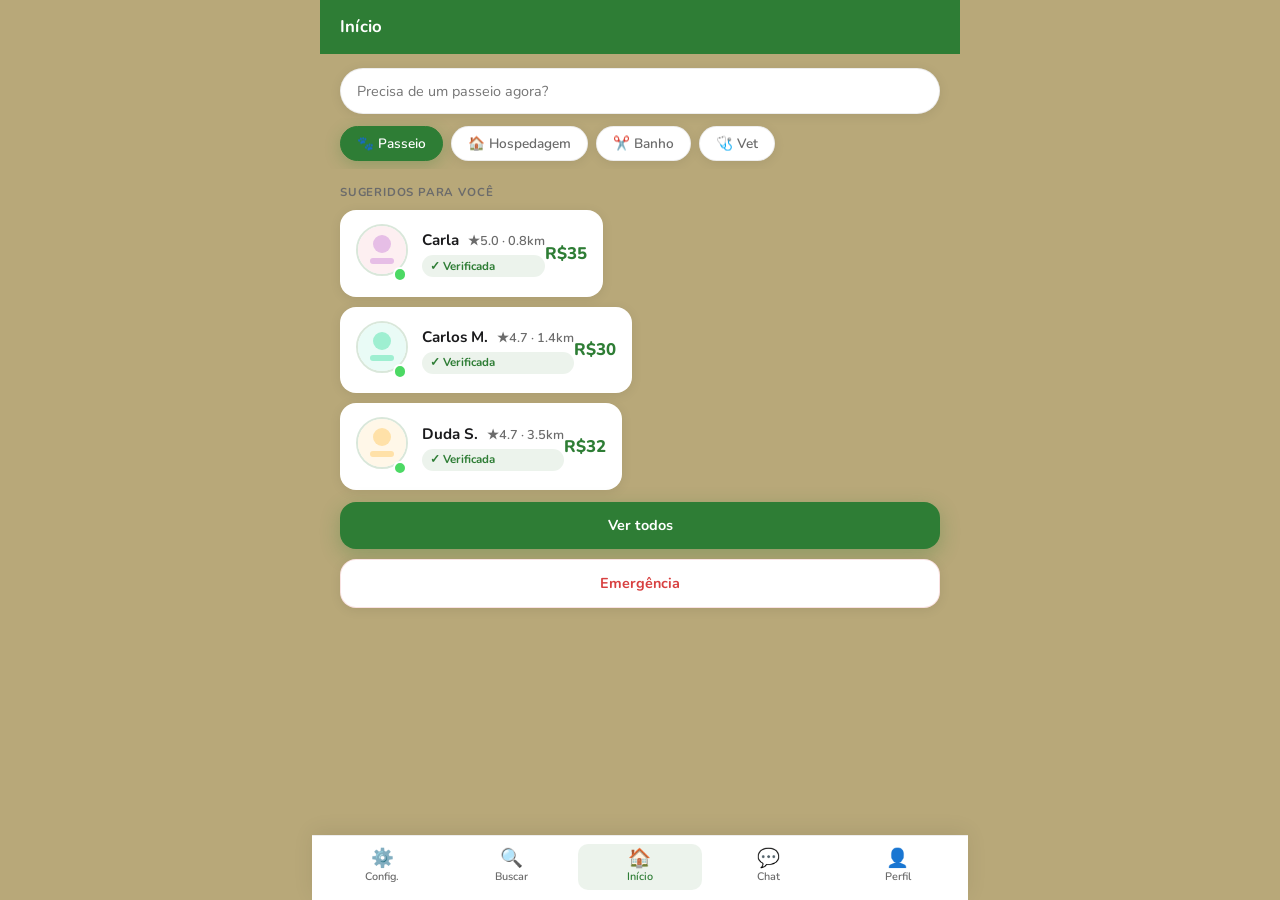
==== commit 5c33ae0b: "Faz chips de servico filtrarem walkers de verdade - Cada walker tem data-servicos indicando o servic" ====
--- a/index.html
+++ b/index.html
@@ -12,7 +12,7 @@
 </head>
 <body>
   <header class="app-header">
-    <h1>Buscar</h1>
+    <h1>Início</h1>
   </header>
 
   <main>
@@ -21,16 +21,73 @@
     </div>
 
     <div class="chips" role="tablist" aria-label="Filtros de serviço">
-      <button class="chip active" aria-pressed="true">🐾 Passeio</button>
-      <button class="chip" aria-pressed="false">🏠 Hospedagem</button>
-      <button class="chip" aria-pressed="false">✂️ Banho</button>
-      <button class="chip" aria-pressed="false">🩺 Vet</button>
+      <button class="chip active" data-servico="passeio" aria-pressed="true">🐾 Passeio</button>
+      <button class="chip" data-servico="hospedagem" aria-pressed="false">🏠 Hospedagem</button>
+      <button class="chip" data-servico="banho" aria-pressed="false">✂️ Banho</button>
+      <button class="chip" data-servico="vet" aria-pressed="false">🩺 Vet</button>
     </div>
 
-    <h2 class="section-title">Sugeridos para você</h2>
-
-    <ul class="walkers">
-      <li>
+    <h2 id="section-label" class="section-title">Sugeridos para você</h2>
+
+    <ul id="walker-list" class="walkers">
+
+      <!-- PASSEIO -->
+      <li data-servicos="passeio">
+        <a class="card-link" href="detalhes-walker.html">
+          <div class="walker-card">
+            <div class="walker-left">
+              <div class="avatar-wrap">
+                <img class="avatar" src="img/avatar1.svg" alt="Carla">
+                <span class="status-dot" aria-hidden="true"></span>
+              </div>
+              <div class="walker-info">
+                <div class="walker-name">Carla <span class="small">★5.0 · 0.8km</span></div>
+                <div class="verified">✓ Verificada</div>
+              </div>
+            </div>
+            <div class="price">R$35</div>
+          </div>
+        </a>
+      </li>
+
+      <li data-servicos="passeio">
+        <a class="card-link" href="detalhes-walker.html">
+          <div class="walker-card">
+            <div class="walker-left">
+              <div class="avatar-wrap">
+                <img class="avatar" src="img/avatar2.svg" alt="Carlos M.">
+                <span class="status-dot" aria-hidden="true"></span>
+              </div>
+              <div class="walker-info">
+                <div class="walker-name">Carlos M. <span class="small">★4.7 · 1.4km</span></div>
+                <div class="verified">✓ Verificada</div>
+              </div>
+            </div>
+            <div class="price">R$30</div>
+          </div>
+        </a>
+      </li>
+
+      <li data-servicos="passeio">
+        <a class="card-link" href="detalhes-walker.html">
+          <div class="walker-card">
+            <div class="walker-left">
+              <div class="avatar-wrap">
+                <img class="avatar" src="img/avatar3.svg" alt="Duda S.">
+                <span class="status-dot" aria-hidden="true"></span>
+              </div>
+              <div class="walker-info">
+                <div class="walker-name">Duda S. <span class="small">★4.7 · 3.5km</span></div>
+                <div class="verified">✓ Verificada</div>
+              </div>
+            </div>
+            <div class="price">R$32</div>
+          </div>
+        </a>
+      </li>
+
+      <!-- HOSPEDAGEM -->
+      <li data-servicos="hospedagem">
         <a class="card-link" href="detalhes-walker.html">
           <div class="walker-card">
             <div class="walker-left">
@@ -43,50 +100,107 @@
                 <div class="verified">✓ Verificada</div>
               </div>
             </div>
-            <div class="price">R$45</div>
-          </div>
-        </a>
-      </li>
-
-      <li>
-        <a class="card-link" href="detalhes-walker.html">
-          <div class="walker-card">
-            <div class="walker-left">
-              <div class="avatar-wrap">
-                <img class="avatar" src="img/avatar2.svg" alt="Carlos M.">
-                <span class="status-dot" aria-hidden="true"></span>
-              </div>
-              <div class="walker-info">
-                <div class="walker-name">Carlos M. <span class="small">★4.7 · 1.4km</span></div>
-                <div class="verified">✓ Verificada</div>
-              </div>
-            </div>
-            <div class="price">R$30</div>
-          </div>
-        </a>
-      </li>
-
-      <li>
-        <a class="card-link" href="detalhes-walker.html">
-          <div class="walker-card">
-            <div class="walker-left">
-              <div class="avatar-wrap">
-                <img class="avatar" src="img/avatar3.svg" alt="Duda S.">
-                <span class="status-dot" aria-hidden="true"></span>
-              </div>
-              <div class="walker-info">
-                <div class="walker-name">Duda S. <span class="small">★4.7 · 3.5km</span></div>
-                <div class="verified">✓ Verificada</div>
-              </div>
-            </div>
-            <div class="price">R$32</div>
-          </div>
-        </a>
-      </li>
+            <div class="price">R$45/dia</div>
+          </div>
+        </a>
+      </li>
+
+      <li data-servicos="hospedagem">
+        <a class="card-link" href="detalhes-walker.html">
+          <div class="walker-card">
+            <div class="walker-left">
+              <div class="avatar-wrap">
+                <img class="avatar" src="img/avatar2.svg" alt="Rodrigo B.">
+                <span class="status-dot" aria-hidden="true"></span>
+              </div>
+              <div class="walker-info">
+                <div class="walker-name">Rodrigo B. <span class="small">★4.6 · 1.8km</span></div>
+                <div class="verified">✓ Verificado</div>
+              </div>
+            </div>
+            <div class="price">R$60/dia</div>
+          </div>
+        </a>
+      </li>
+
+      <!-- BANHO -->
+      <li data-servicos="banho">
+        <a class="card-link" href="detalhes-walker.html">
+          <div class="walker-card">
+            <div class="walker-left">
+              <div class="avatar-wrap">
+                <img class="avatar" src="img/avatar3.svg" alt="Priscila S.">
+                <span class="status-dot" aria-hidden="true"></span>
+              </div>
+              <div class="walker-info">
+                <div class="walker-name">Priscila S. <span class="small">★5.0 · 0.5km</span></div>
+                <div class="verified">✓ Verificada</div>
+              </div>
+            </div>
+            <div class="price">R$50</div>
+          </div>
+        </a>
+      </li>
+
+      <li data-servicos="banho">
+        <a class="card-link" href="detalhes-walker.html">
+          <div class="walker-card">
+            <div class="walker-left">
+              <div class="avatar-wrap">
+                <img class="avatar" src="img/avatar2.svg" alt="Sabrina">
+                <span class="status-dot" aria-hidden="true"></span>
+              </div>
+              <div class="walker-info">
+                <div class="walker-name">Sabrina <span class="small">★4.9 · 2.0km</span></div>
+                <div class="verified">✓ Verificada</div>
+              </div>
+            </div>
+            <div class="price">R$40</div>
+          </div>
+        </a>
+      </li>
+
+      <!-- VET -->
+      <li data-servicos="vet">
+        <a class="card-link" href="detalhes-walker.html">
+          <div class="walker-card">
+            <div class="walker-left">
+              <div class="avatar-wrap">
+                <img class="avatar" src="img/avatar1.svg" alt="Dr. Leandro">
+                <span class="status-dot" aria-hidden="true"></span>
+              </div>
+              <div class="walker-info">
+                <div class="walker-name">Dr. Leandro <span class="small">★4.8 · 1.2km</span></div>
+                <div class="verified">✓ Verificado</div>
+              </div>
+            </div>
+            <div class="price">R$120</div>
+          </div>
+        </a>
+      </li>
+
+      <li data-servicos="vet">
+        <a class="card-link" href="detalhes-walker.html">
+          <div class="walker-card">
+            <div class="walker-left">
+              <div class="avatar-wrap">
+                <img class="avatar" src="img/avatar3.svg" alt="Dra. Clara">
+                <span class="status-dot" aria-hidden="true"></span>
+              </div>
+              <div class="walker-info">
+                <div class="walker-name">Dra. Clara <span class="small">★4.9 · 3.1km</span></div>
+                <div class="verified">✓ Verificada</div>
+              </div>
+            </div>
+            <div class="price">R$100</div>
+          </div>
+        </a>
+      </li>
+
     </ul>
 
     <div class="cta-group">
-      <a class="btn primary" href="buscar-walkers.html">Fazer Reserva</a>
+      <a class="btn primary" href="buscar-walkers.html">Ver todos</a>
       <a class="btn danger" href="#">Emergência</a>
     </div>
   </main>
@@ -114,6 +228,6 @@
     </a>
   </nav>
 
-  <script src="js/chips.js" defer></script>
+  <script src="js/chips.js"></script>
 </body>
 </html>
--- a/css/style.css
+++ b/css/style.css
@@ -7,7 +7,7 @@
   --verde-claro:  rgba(46, 125, 53, 0.09);
   --verde-medio:  rgba(46, 125, 53, 0.18);
   --laranja:      #E07848;
-  --fundo:        #ECEAE4;
+  --fundo:        #b8a879;
   --superficie:   #FFFFFF;
   --texto:        #1A1A1C;
   --texto-leve:   #6B6B6B;
@@ -87,7 +87,7 @@
 .search {
   width: 100%;
   padding: 0.75rem 1rem;
-  border-radius: 2rem;
+  border-radius: 999rem;
   border: 0.0625rem solid var(--borda);
   background: var(--superficie);
   box-shadow: var(--sombra);
@@ -224,7 +224,7 @@
   background: var(--verde-claro);
   color: var(--verde);
   padding: 0.15rem 0.5rem;
-  border-radius: 0.5rem;
+  border-radius: 999rem;
   font-size: 0.72rem;
   font-weight: 700;
 }
@@ -253,7 +253,7 @@
   padding: 0.5rem 0.75rem;
   background: var(--superficie);
   border: 0.0625rem solid var(--borda);
-  border-radius: var(--radius-sm);
+  border-radius: 999rem;
   color: var(--verde);
   font-weight: 700;
   font-size: 0.88rem;
@@ -293,7 +293,7 @@
   display: inline-block;
   text-align: center;
   padding: 0.8rem 1.25rem;
-  border-radius: 0.875rem;
+  border-radius: var(--radius);
   text-decoration: none;
   font-weight: 700;
   font-size: 0.9rem;
@@ -423,11 +423,11 @@
    FORM
    ============================================================ */
 label {
-  font-size: 0.82rem;
+  font-size: 0.72rem;
   font-weight: 700;
   color: var(--texto-leve);
   text-transform: uppercase;
-  letter-spacing: 0.04em;
+  letter-spacing: 0.06em;
 }
 
 .form-control {
@@ -448,6 +448,29 @@
   border-color: var(--verde);
   box-shadow: 0 0 0 0.1875rem var(--verde-claro);
 }
+.form-control.input-erro {
+  border-color: #D84040;
+  box-shadow: 0 0 0 0.1875rem rgba(216, 64, 64, 0.15);
+}
+
+.form-section {
+  padding: 0.75rem 1.25rem 1.25rem;
+  display: flex;
+  flex-direction: column;
+  gap: 1rem;
+}
+
+.form-field {
+  display: flex;
+  flex-direction: column;
+  gap: 0.35rem;
+}
+
+.form-row {
+  display: flex;
+  gap: 0.75rem;
+}
+.form-row .form-field { flex: 1; }
 
 /* ============================================================
    LAYOUT HELPERS
@@ -634,7 +657,7 @@
 .settings-label { font-weight: 700; font-size: 0.9rem; }
 .settings-desc  { font-size: 0.78rem; color: var(--texto-leve); margin-top: 0.1rem; }
 
-.settings-arrow { color: var(--texto-leve); font-size: 1.1rem; }
+.row-arrow { color: var(--texto-leve); font-size: 1rem; flex-shrink: 0; }
 
 /* ============================================================
    RESPONSIVE
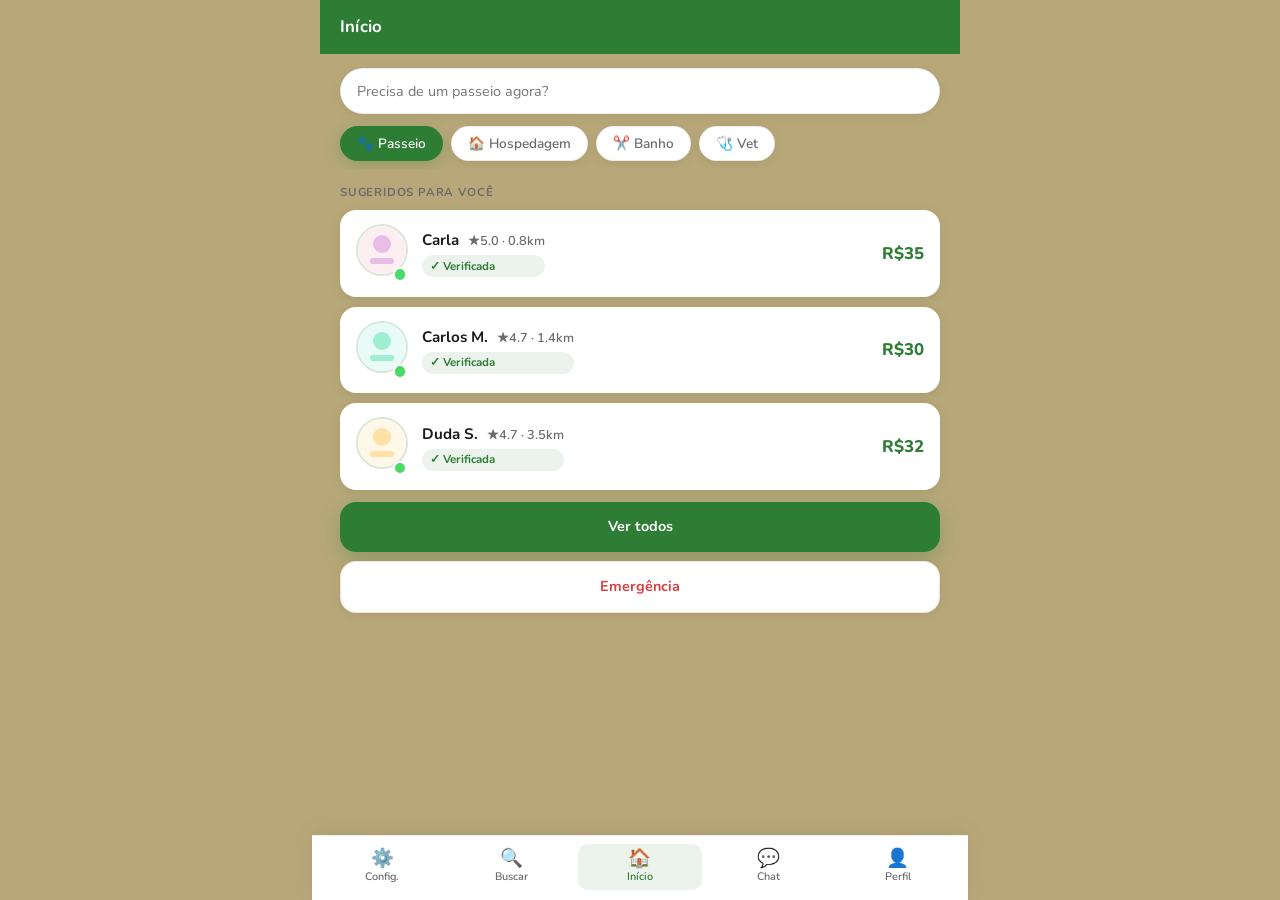
==== commit 11a92f31: "Adiciona pagina de emergencia com acoes rapidas - emergencia.html: SAMU 192, vet 24h, contato/locali" ====
--- a/index.html
+++ b/index.html
@@ -201,7 +201,7 @@
 
     <div class="cta-group">
       <a class="btn primary" href="buscar-walkers.html">Ver todos</a>
-      <a class="btn danger" href="#">Emergência</a>
+      <a class="btn danger" href="emergencia.html">Emergência</a>
     </div>
   </main>
 
--- a/css/style.css
+++ b/css/style.css
@@ -161,6 +161,7 @@
   display: flex;
   justify-content: space-between;
   align-items: center;
+  width: 100%;
   background: var(--superficie);
   border-radius: var(--radius);
   padding: 0.875rem 1rem;
@@ -250,13 +251,13 @@
 
 .time-chip {
   display: inline-block;
-  padding: 0.5rem 0.75rem;
+  padding: 0.45rem 1rem;
   background: var(--superficie);
   border: 0.0625rem solid var(--borda);
   border-radius: 999rem;
   color: var(--verde);
   font-weight: 700;
-  font-size: 0.88rem;
+  font-size: 0.85rem;
   box-shadow: var(--sombra);
   cursor: pointer;
   font-family: inherit;
@@ -292,7 +293,7 @@
 .btn {
   display: inline-block;
   text-align: center;
-  padding: 0.8rem 1.25rem;
+  padding: 0.875rem 1.25rem;
   border-radius: var(--radius);
   text-decoration: none;
   font-weight: 700;
@@ -432,7 +433,7 @@
 
 .form-control {
   width: 100%;
-  padding: 0.7rem 0.9rem;
+  padding: 0.875rem 1rem;
   border-radius: var(--radius-sm);
   border: 0.0625rem solid var(--borda);
   background: var(--superficie);
@@ -507,10 +508,10 @@
 
 .sort-chip {
   border-radius: 999rem;
-  padding: 0.3rem 0.8rem;
+  padding: 0.45rem 1rem;
   background: var(--superficie);
   border: 0.0625rem solid var(--borda);
-  font-size: 0.78rem;
+  font-size: 0.85rem;
   cursor: pointer;
   color: var(--texto-leve);
   font-family: inherit;
@@ -532,8 +533,8 @@
 
 .servico-icon {
   font-size: 1.5rem;
-  width: 2.75rem;
-  height: 2.75rem;
+  width: 2.5rem;
+  height: 2.5rem;
   display: flex;
   align-items: center;
   justify-content: center;
@@ -556,7 +557,7 @@
   align-items: center;
   justify-content: center;
   gap: 0.4rem;
-  padding: 0.8rem;
+  padding: 0.875rem 1.25rem;
   margin: 0.25rem 1.25rem 1.25rem;
   background: var(--superficie);
   border: 0.0625rem dashed rgba(46, 125, 53, 0.45);
@@ -569,6 +570,28 @@
   box-shadow: var(--sombra);
 }
 .btn-add:hover { background: var(--verde-claro); }
+
+/* ============================================================
+   BOTÃO DELETAR PET
+   ============================================================ */
+.btn-del-pet {
+  width: 2rem;
+  height: 2rem;
+  border-radius: 50%;
+  background: rgba(216, 64, 64, 0.1);
+  color: #D84040;
+  border: none;
+  font-size: 1.25rem;
+  line-height: 1;
+  font-weight: 700;
+  cursor: pointer;
+  display: flex;
+  align-items: center;
+  justify-content: center;
+  flex-shrink: 0;
+  transition: background 0.15s;
+}
+.btn-del-pet:hover { background: rgba(216, 64, 64, 0.22); }
 
 /* ============================================================
    PROFILE HERO
@@ -641,8 +664,8 @@
 
 .settings-icon {
   font-size: 1.2rem;
-  width: 2.4rem;
-  height: 2.4rem;
+  width: 2.5rem;
+  height: 2.5rem;
   display: flex;
   align-items: center;
   justify-content: center;
@@ -660,6 +683,112 @@
 .row-arrow { color: var(--texto-leve); font-size: 1rem; flex-shrink: 0; }
 
 /* ============================================================
+   TELA DE EMERGÊNCIA
+   ============================================================ */
+.emerg-header { background: #C0392B; }
+.emerg-back   { background: rgba(255,255,255,0.18); }
+
+.emerg-hero {
+  background: linear-gradient(160deg, #C0392B 0%, #E74C3C 100%);
+  padding: 1.25rem 1.25rem 1.5rem;
+  text-align: center;
+  color: #fff;
+}
+.emerg-hero-text {
+  font-size: 0.95rem;
+  font-weight: 600;
+  opacity: 0.92;
+  line-height: 1.6;
+}
+
+.emerg-card { border-left: 0.2rem solid transparent; }
+
+.emerg-icon {
+  width: 2.5rem;
+  height: 2.5rem;
+  border-radius: var(--radius-sm);
+  display: flex;
+  align-items: center;
+  justify-content: center;
+  font-size: 1.35rem;
+  flex-shrink: 0;
+}
+.emerg-icon--red    { background: rgba(192, 57, 43, 0.1); }
+.emerg-icon--orange { background: rgba(224, 120, 72, 0.12); }
+.emerg-icon--green  { background: var(--verde-claro); }
+.emerg-icon--blue   { background: rgba(52, 120, 200, 0.1); }
+
+.emerg-call-badge {
+  font-size: 0.75rem;
+  font-weight: 700;
+  padding: 0.3rem 0.65rem;
+  border-radius: 999rem;
+  background: rgba(192, 57, 43, 0.1);
+  color: #C0392B;
+  white-space: nowrap;
+  flex-shrink: 0;
+}
+.emerg-call-badge--green {
+  background: var(--verde-claro);
+  color: var(--verde);
+}
+
+/* ============================================================
+   TELA DE CONFIRMAÇÃO
+   ============================================================ */
+@keyframes pop-in {
+  0%   { transform: scale(0.4); opacity: 0; }
+  65%  { transform: scale(1.18); opacity: 1; }
+  100% { transform: scale(1); }
+}
+
+.confirm-hero {
+  background: linear-gradient(160deg, var(--verde-escuro) 0%, var(--verde) 100%);
+  padding: 3rem 1.25rem 2.5rem;
+  text-align: center;
+  color: #fff;
+  display: flex;
+  flex-direction: column;
+  align-items: center;
+  gap: 0.75rem;
+}
+
+.confirm-check {
+  width: 4.5rem;
+  height: 4.5rem;
+  border-radius: 50%;
+  background: rgba(255, 255, 255, 0.18);
+  border: 0.2rem solid rgba(255, 255, 255, 0.55);
+  display: flex;
+  align-items: center;
+  justify-content: center;
+  font-size: 2.2rem;
+  font-weight: 800;
+  color: #fff;
+  animation: pop-in 0.45s cubic-bezier(0.34, 1.56, 0.64, 1) both;
+  margin-bottom: 0.25rem;
+}
+
+.confirm-title {
+  font-size: 1.55rem;
+  font-weight: 800;
+  letter-spacing: -0.01em;
+}
+
+.confirm-sub {
+  font-size: 0.92rem;
+  opacity: 0.82;
+  font-weight: 600;
+}
+
+.confirm-hint {
+  font-size: 0.85rem;
+  color: var(--texto-leve);
+  text-align: center;
+  padding: 0.75rem 0 0.25rem;
+}
+
+/* ============================================================
    RESPONSIVE
    ============================================================ */
 @media (min-width: 48rem) {
